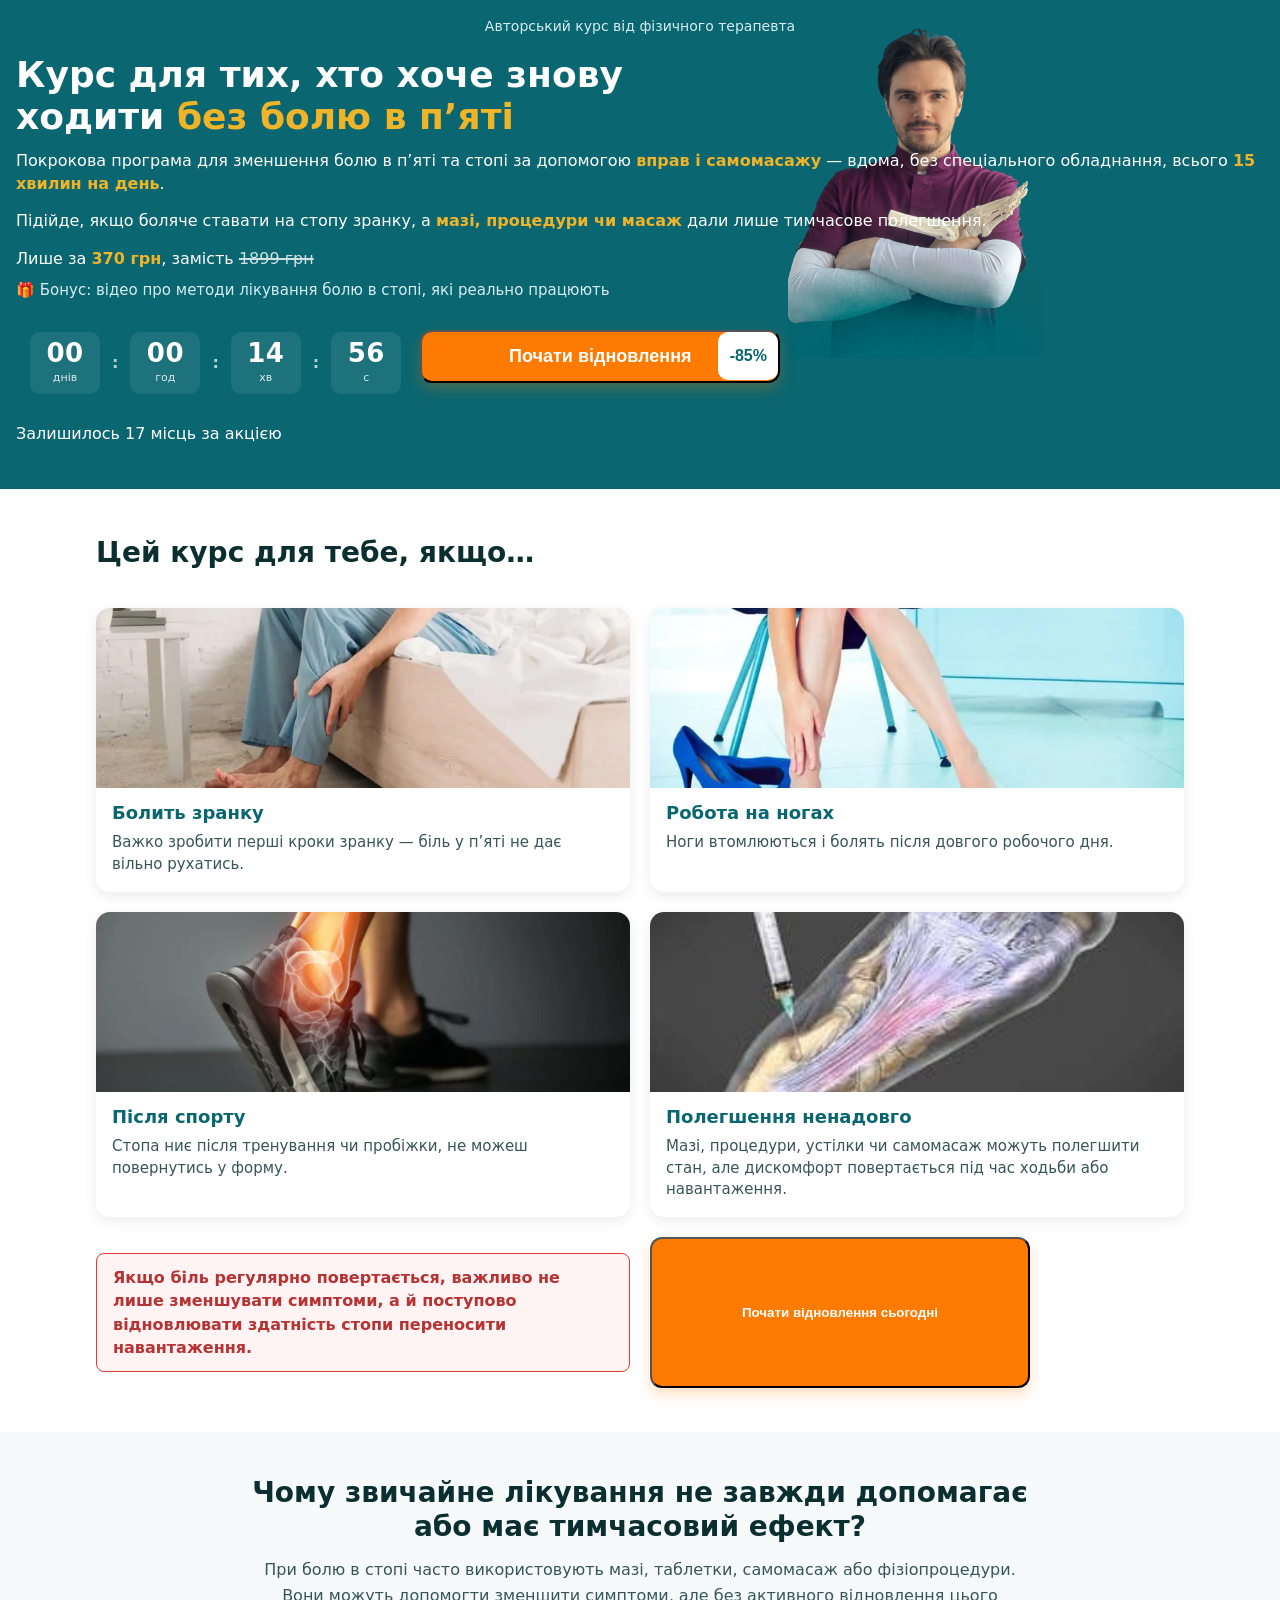
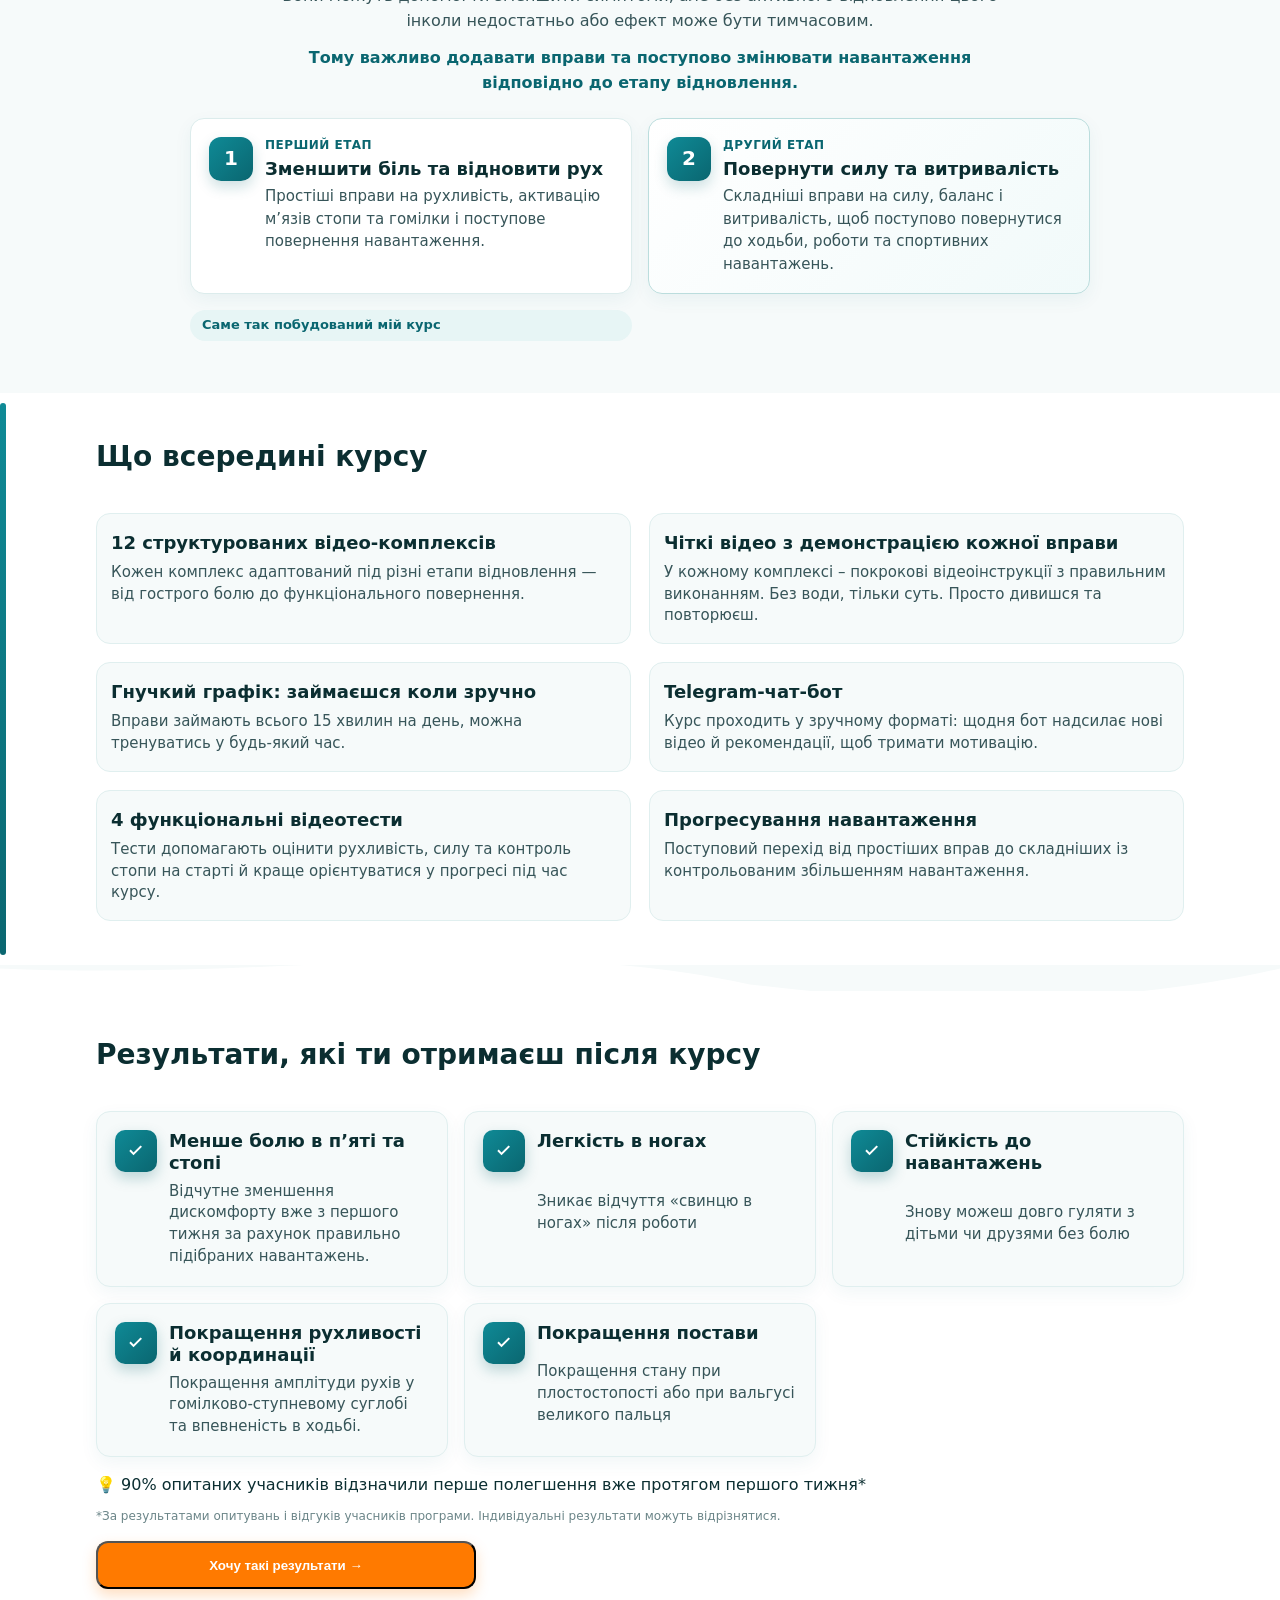
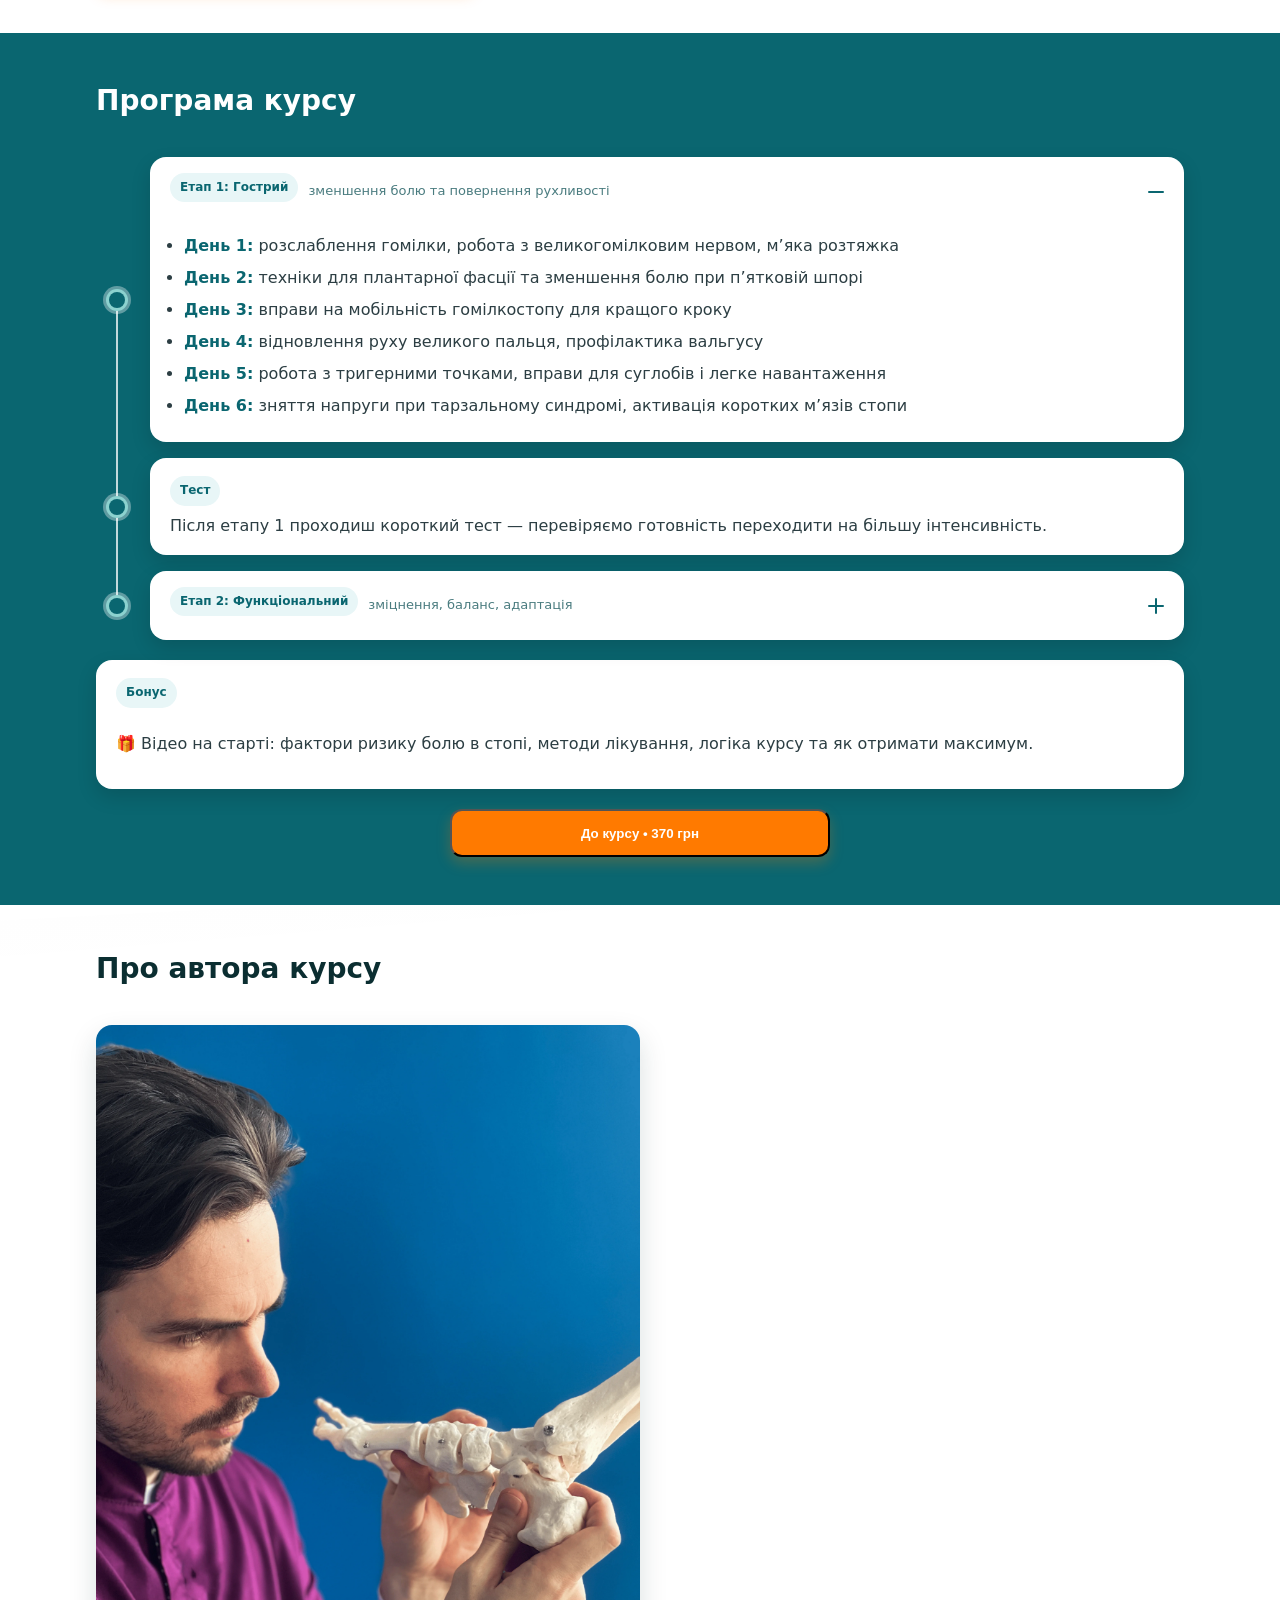
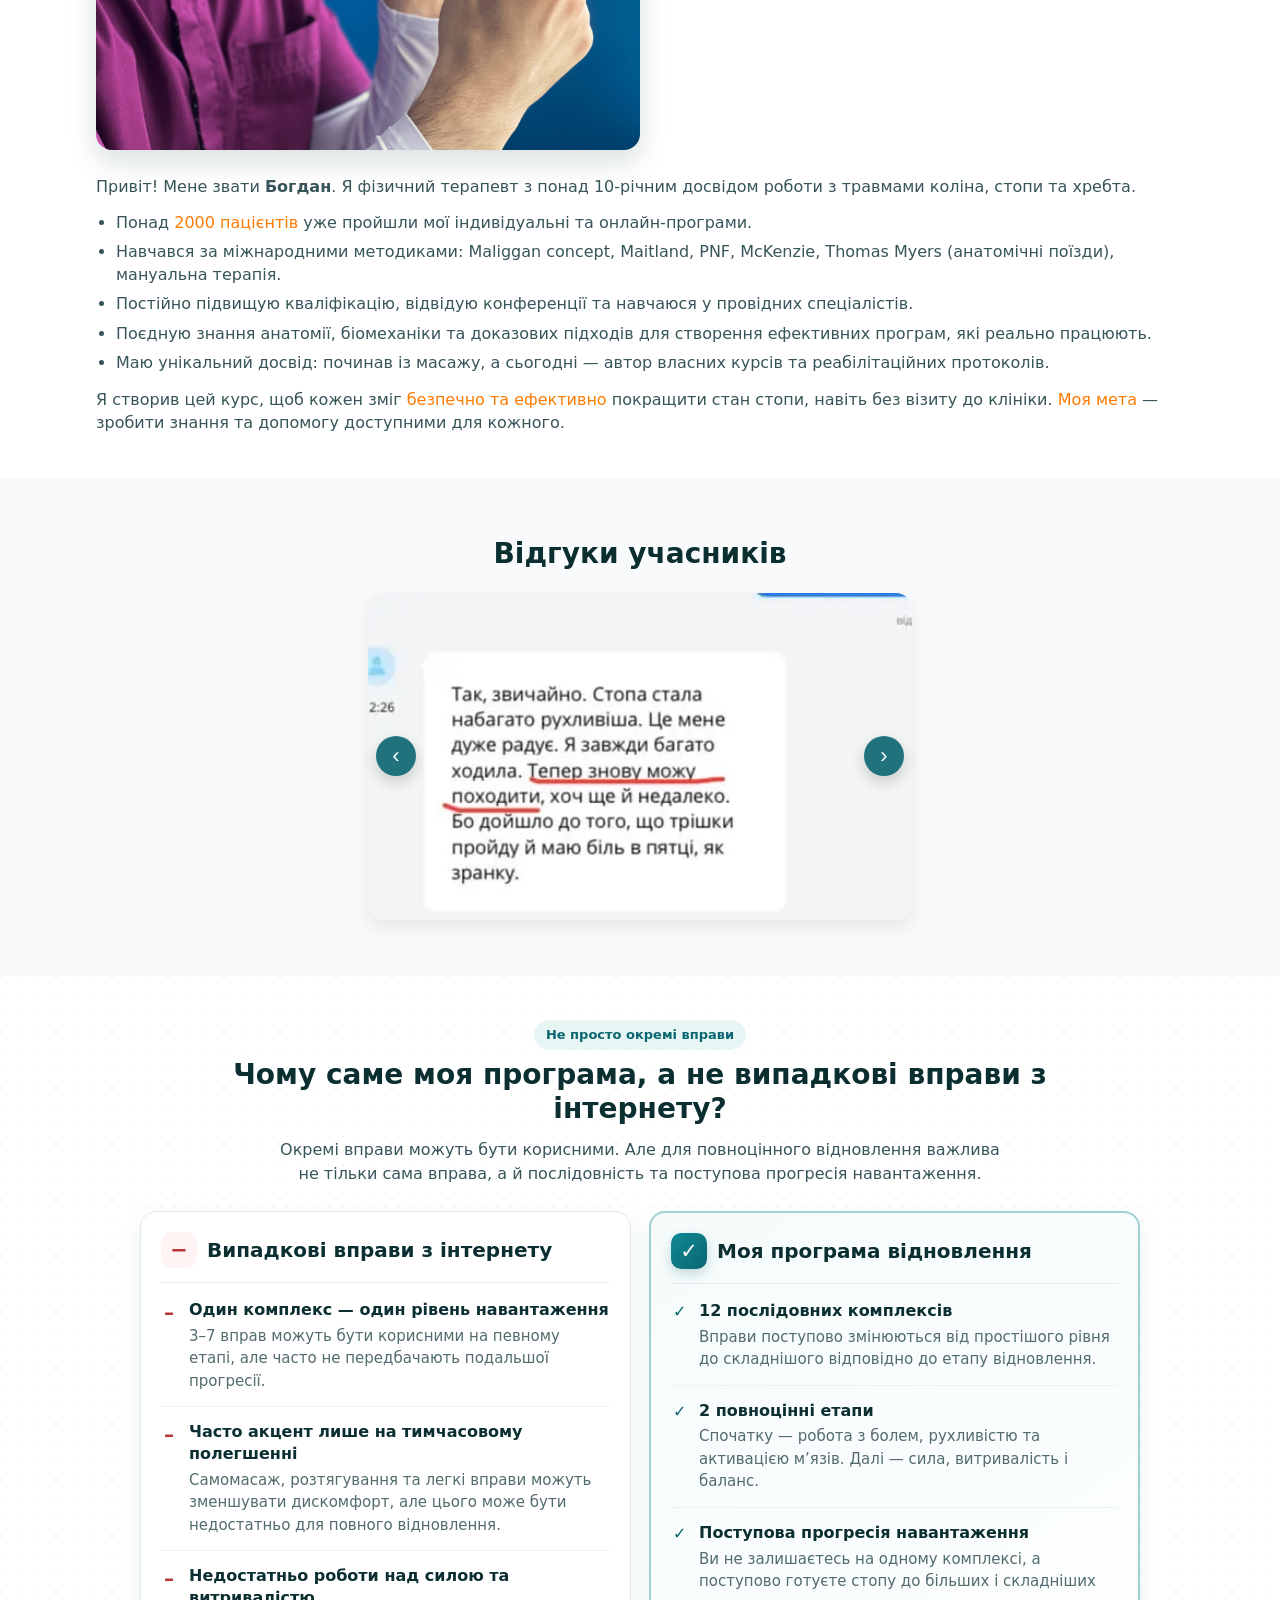
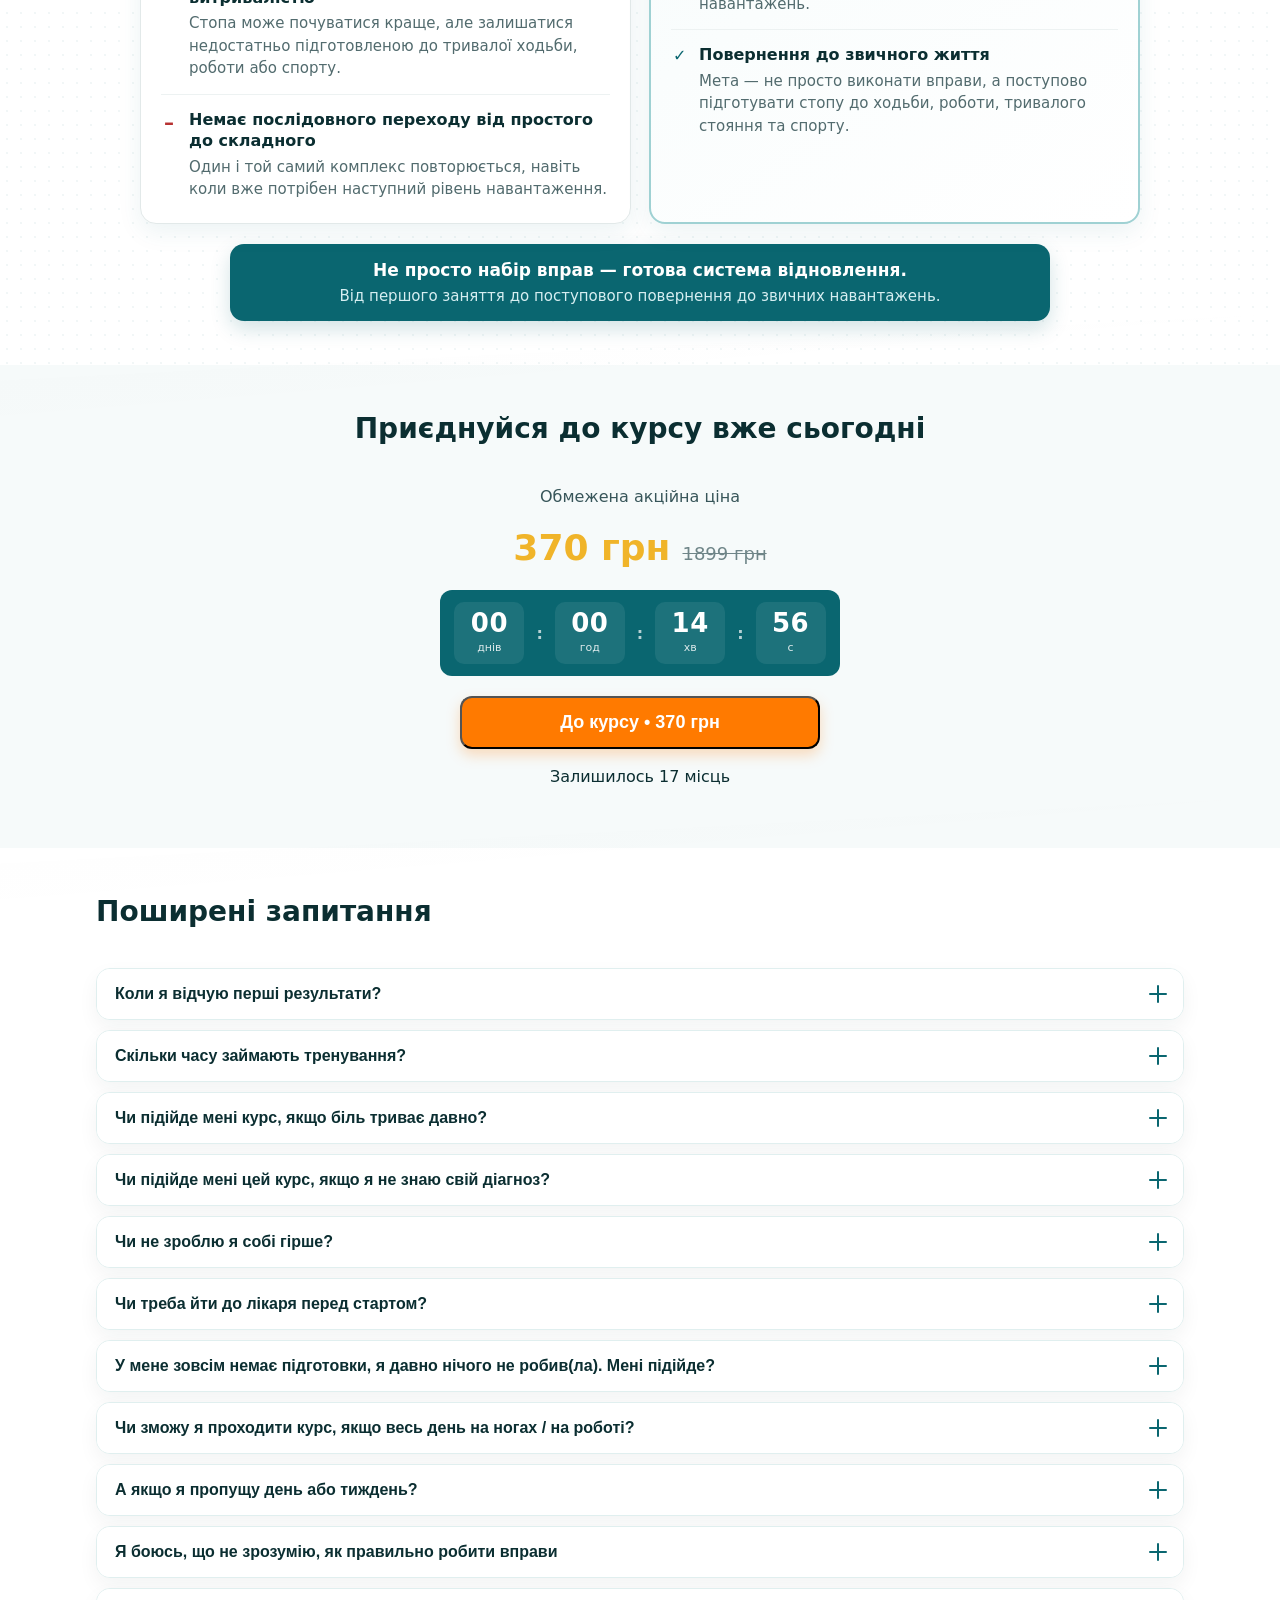
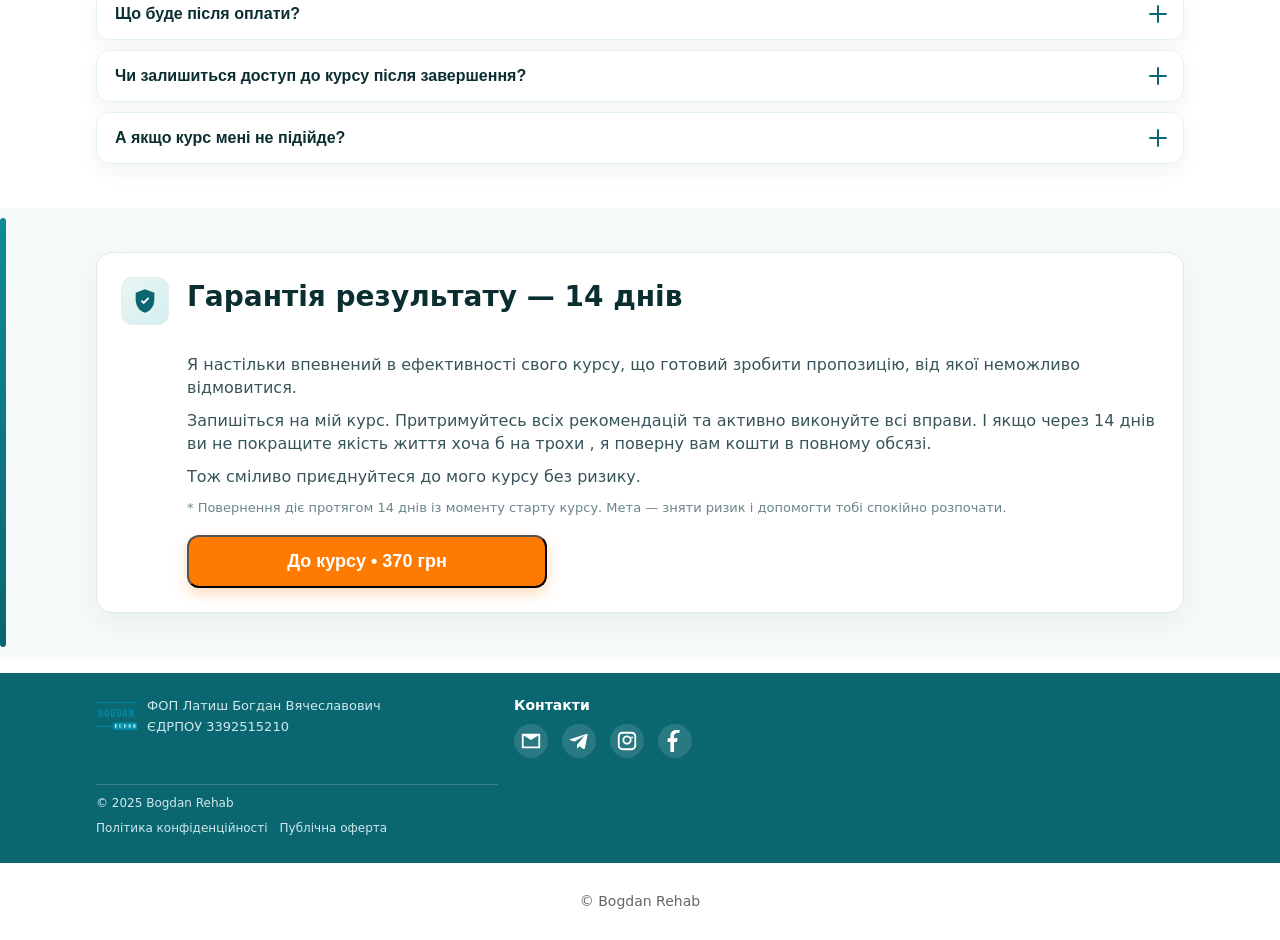
==== docs/foot/index.html @ b124d544 "Create isolated Rfoot course site for rfoot.pro" ====
<!doctype html>
<html lang="uk">
<head>
  <meta charset="utf-8" />
  <meta name="viewport" content="width=device-width, initial-scale=1" />
  <title>Позбудься болю в стопі — всього 15 хв на день</title>
  <link rel="stylesheet" href="../shared/css/base.css">
  <link rel="stylesheet" href="./foot.css">
  <link rel="preconnect" href="https://bayer-1078313683185.europe-west1.run.app" crossorigin>
  <script>
    window.APP_CONFIG = {
      landing_id: "rfoot",
      payments_enabled: false,
      pixel_key: "pixel_rfoot"
    };

    // Робимо landing_id та server pixel route доступними GTM ще до завантаження контейнера.
    window.dataLayer = window.dataLayer || [];
    window.dataLayer.push({
      landing_id: window.APP_CONFIG.landing_id,
      pixel_key: window.APP_CONFIG.pixel_key
    });
  </script>
  <!-- Google Tag Manager -->
<script>(function(w,d,s,l,i){w[l]=w[l]||[];w[l].push({'gtm.start':
new Date().getTime(),event:'gtm.js'});var f=d.getElementsByTagName(s)[0],
j=d.createElement(s),dl=l!='dataLayer'?'&l='+l:'';j.async=true;j.src=
'https://www.googletagmanager.com/gtm.js?id='+i+dl;f.parentNode.insertBefore(j,f);
})(window,document,'script','dataLayer','GTM-WLRCGQ6M');</script>
<!-- End Google Tag Manager -->

<script>
(function () {
  function getParam(name) {
    return new URLSearchParams(window.location.search).get(name);
  }

  function getCookie(name) {
    const match = document.cookie.match(new RegExp("(^|;\\s*)" + name + "=([^;]+)"));
    return match ? decodeURIComponent(match[2]) : null;
  }

  function uuidv4() {
    if (window.crypto && crypto.randomUUID) return crypto.randomUUID();
    return "xxxxxxxx-xxxx-4xxx-yxxx-xxxxxxxxxxxx".replace(/[xy]/g, function (c) {
      const r = Math.random() * 16 | 0;
      const v = c === "x" ? r : (r & 0x3 | 0x8);
      return v.toString(16);
    });
  }

  function getLS(key) {
    try {
      return localStorage.getItem(key);
    } catch (e) {
      return null;
    }
  }

  function setLS(key, value) {
    try {
      localStorage.setItem(key, value);
    } catch (e) {}
  }

  function saveIfExists(key, value) {
    if (value !== null && value !== undefined && value !== "") {
      setLS(key, value);
    }
  }

  function ensureExternalId() {
    let id = getLS("meta_external_id");
    if (!id) {
      id = uuidv4();
      setLS("meta_external_id", id);
    }
    return id;
  }

  function updateStoredMetaCookies() {
    const currentFbp = getCookie("_fbp");
    const currentFbc = getCookie("_fbc");

    if (currentFbp && currentFbp !== getLS("meta_fbp")) {
      setLS("meta_fbp", currentFbp);
    }

    // Передаємо справжній _fbc без змін. Його creationTime уже в мілісекундах.
    if (currentFbc && currentFbc !== getLS("meta_fbc")) {
      setLS("meta_fbc", currentFbc);
    }
  }

  function waitForMetaCookies(retries, delay) {
    updateStoredMetaCookies();

    const hasFbp = !!getLS("meta_fbp");
    const hasFbcOrNoClick = !!getLS("meta_fbc") || !getParam("fbclid");
    if (hasFbp && hasFbcOrNoClick) return;

    if (retries > 0) {
      setTimeout(function () {
        waitForMetaCookies(retries - 1, delay);
      }, delay);
    }
  }

  const utm = {
    utm_source: getParam("utm_source"),
    utm_medium: getParam("utm_medium"),
    utm_campaign: getParam("utm_campaign"),
    utm_adset: getParam("utm_adset"),
    utm_content: getParam("utm_content"),
    utm_term: getParam("utm_term")
  };

  const fbclid = getParam("fbclid");
  // ВАЖЛИВО: Meta fbc creationTime працює в мілісекундах. Не ділити Date.now() на 1000.
  const nowTs = String(Date.now());

  ensureExternalId();

  updateStoredMetaCookies();
  waitForMetaCookies(15, 300);

  const hasAttributionInUrl =
    Object.values(utm).some(Boolean) || !!fbclid;

  // FIRST TOUCH
  if (!getLS("meta_first_seen_at") && hasAttributionInUrl) {
    setLS("meta_first_seen_at", nowTs);

    saveIfExists("meta_first_utm_source", utm.utm_source);
    saveIfExists("meta_first_utm_medium", utm.utm_medium);
    saveIfExists("meta_first_utm_campaign", utm.utm_campaign);
    saveIfExists("meta_first_utm_adset", utm.utm_adset);
    saveIfExists("meta_first_utm_content", utm.utm_content);
    saveIfExists("meta_first_utm_term", utm.utm_term);
    saveIfExists("meta_first_fbclid", fbclid);
  }

  // Якщо first_seen_at ще нема взагалі — створи базовий timestamp
  if (!getLS("meta_first_seen_at")) {
    setLS("meta_first_seen_at", nowTs);
  }

  // Окремо зберігаємо точний час отримання fbclid.
  // Саме цей timestamp використовується як creationTime для fbc.
  if (fbclid) {
    if (!getLS("meta_first_fbclid")) {
      setLS("meta_first_fbclid", fbclid);
      setLS("meta_first_fbclid_seen_at", nowTs);
    }

    setLS("meta_last_fbclid", fbclid);
    setLS("meta_last_fbclid_seen_at", nowTs);
  }

  // LAST TOUCH
  if (hasAttributionInUrl) {
    setLS("meta_last_seen_at", nowTs);

    saveIfExists("meta_last_utm_source", utm.utm_source);
    saveIfExists("meta_last_utm_medium", utm.utm_medium);
    saveIfExists("meta_last_utm_campaign", utm.utm_campaign);
    saveIfExists("meta_last_utm_adset", utm.utm_adset);
    saveIfExists("meta_last_utm_content", utm.utm_content);
    saveIfExists("meta_last_utm_term", utm.utm_term);
    saveIfExists("meta_last_fbclid", fbclid);
  }

  console.log("ATTR INIT", {
    external_id: getLS("meta_external_id"),
    fbp: getLS("meta_fbp"),
    fbc: getLS("meta_fbc"),
    first: {
      seen_at: getLS("meta_first_seen_at"),
      fbclid: getLS("meta_first_fbclid"),
      utm_source: getLS("meta_first_utm_source"),
      utm_medium: getLS("meta_first_utm_medium"),
      utm_campaign: getLS("meta_first_utm_campaign"),
      utm_adset: getLS("meta_first_utm_adset"),
      utm_content: getLS("meta_first_utm_content"),
      utm_term: getLS("meta_first_utm_term")
    },
    last: {
      seen_at: getLS("meta_last_seen_at"),
      fbclid: getLS("meta_last_fbclid"),
      utm_source: getLS("meta_last_utm_source"),
      utm_medium: getLS("meta_last_utm_medium"),
      utm_campaign: getLS("meta_last_utm_campaign"),
      utm_adset: getLS("meta_last_utm_adset"),
      utm_content: getLS("meta_last_utm_content"),
      utm_term: getLS("meta_last_utm_term")
    }
  });
})();
</script>

<script>
document.addEventListener("DOMContentLoaded", function () {
  const API_URL = "https://bayer-1078313683185.europe-west1.run.app";
  const buttons = document.querySelectorAll(".pay-btn");
  const PAGE_LOADED_AT_MS = Date.now();

  if (!buttons.length) return;

  function uuidv4() {
    if (window.crypto && crypto.randomUUID) return crypto.randomUUID();
    return "xxxxxxxx-xxxx-4xxx-yxxx-xxxxxxxxxxxx".replace(/[xy]/g, function (c) {
      const r = Math.random() * 16 | 0;
      const v = c === "x" ? r : (r & 0x3 | 0x8);
      return v.toString(16);
    });
  }

  function getLS(key) {
    try {
      return localStorage.getItem(key);
    } catch (e) {
      return null;
    }
  }

  function getNavigationMetrics() {
    const nav = performance.getEntriesByType?.("navigation")?.[0];
    if (!nav) return null;

    return {
      dom_content_loaded_ms: Math.round(nav.domContentLoadedEventEnd),
      load_event_ms: Math.round(nav.loadEventEnd),
      response_end_ms: Math.round(nav.responseEnd)
    };
  }

  function buildAttributionPayload() {
    return {
      external_id: getLS("meta_external_id"),
      fbp: getLS("meta_fbp"),
      fbc: getLS("meta_fbc"),
      fbclid: getLS("meta_last_fbclid") || getLS("meta_first_fbclid") || null,
      fbclid_seen_at: Number(
        getLS("meta_last_fbclid_seen_at") ||
        getLS("meta_first_fbclid_seen_at")
      ) || null,
      utm_source: getLS("meta_last_utm_source") || getLS("meta_first_utm_source") || null,
      utm_medium: getLS("meta_last_utm_medium") || getLS("meta_first_utm_medium") || null,
      utm_campaign: getLS("meta_last_utm_campaign") || getLS("meta_first_utm_campaign") || null,
      utm_adset: getLS("meta_last_utm_adset") || getLS("meta_first_utm_adset") || null,
      utm_content: getLS("meta_last_utm_content") || getLS("meta_first_utm_content") || null,
      utm_term: getLS("meta_last_utm_term") || getLS("meta_first_utm_term") || null,
      first_seen_at: Number(getLS("meta_first_seen_at")) || null,
      last_seen_at: Number(getLS("meta_last_seen_at")) || null
    };
  }

  function trackDiagnostic(eventName, details) {
    const payload = {
      event_name: eventName,
      session_id: getLS("meta_external_id"),
      landing_id: window.APP_CONFIG?.landing_id || null,
      pixel_key: window.APP_CONFIG?.pixel_key || null,
      page_url: window.location.origin + window.location.pathname,
      client_event_time_ms: Date.now(),
      attribution: buildAttributionPayload(),
      details: details || {}
    };

    try {
      const blob = new Blob([JSON.stringify(payload)], { type: "application/json" });
      if (navigator.sendBeacon) {
        navigator.sendBeacon(API_URL + "/track", blob);
        return;
      }
    } catch (error) {
      console.warn("sendBeacon unavailable:", error);
    }

    fetch(API_URL + "/track", {
      method: "POST",
      headers: { "Content-Type": "application/json" },
      body: JSON.stringify(payload),
      keepalive: true
    }).catch(function () {});
  }

  let warmupStarted = false;

  function warmPaymentService(reason) {
    if (warmupStarted) return;
    warmupStarted = true;

    const startedAt = performance.now();

    fetch(API_URL + "/health", {
      method: "GET",
      cache: "no-store",
      mode: "cors"
    })
      .then(function (response) {
        console.log("payment service warm-up:", reason, Math.round(performance.now() - startedAt), "ms", response.status);
      })
      .catch(function (error) {
        console.warn("payment service warm-up failed:", error);
        warmupStarted = false;
      });
  }

  window.setTimeout(function () {
    warmPaymentService("page-load");
  }, 800);

  buttons.forEach(function (button) {
    ["pointerenter", "touchstart", "focus"].forEach(function (eventName) {
      button.addEventListener(eventName, function () {
        warmPaymentService(eventName);
      }, { once: true, passive: true });
    });
  });

  function pushBrowserCheckoutEvent(checkoutEventId, orderReference, value, currency) {
    window.dataLayer = window.dataLayer || [];
    window.dataLayer.push({
      event: "meta_initiate_checkout",
      checkout: {
        event_id: checkoutEventId,
        order_ref: orderReference,
        value: Number(value) || 0,
        currency: currency || "UAH"
      }
    });
  }

  buttons.forEach(function (btn) {
    btn.addEventListener("click", async function (e) {
      e.preventDefault();
      if (!window.APP_CONFIG.payments_enabled) {
        alert("Оплата ще налаштовується. Спробуйте пізніше.");
        return;
      }

      const originalText = btn.textContent;
      const purchaseEventId = uuidv4();
      const checkoutEventId = uuidv4();
      const clickedAtMs = Date.now();
      const productId = btn.dataset.productId;

      trackDiagnostic("payment_button_clicked", {
        product_id: productId,
        checkout_event_id: checkoutEventId,
        purchase_event_id: purchaseEventId,
        page_loaded_at_ms: PAGE_LOADED_AT_MS,
        time_on_page_before_click_ms: clickedAtMs - PAGE_LOADED_AT_MS,
        navigation: getNavigationMetrics()
      });

      const payload = {
        event_id: purchaseEventId,
        purchase_event_id: purchaseEventId,
        checkout_event_id: checkoutEventId,
        landing_id: window.APP_CONFIG?.landing_id || null,
        pixel_key: window.APP_CONFIG?.pixel_key || null,
        product_id: productId,
        event_source_url: window.location.href,
        client_clicked_at_ms: clickedAtMs,
        page_loaded_at_ms: PAGE_LOADED_AT_MS,
        navigation: getNavigationMetrics(),
        attribution: buildAttributionPayload()
      };

      console.log("PAYLOAD TO API:", payload);

      try {
        btn.textContent = "Формуємо платіж...";
        btn.disabled = true;
        btn.classList.add("is-loading");
        btn.style.pointerEvents = "none";

        const startedAt = performance.now();

        const res = await fetch(API_URL, {
          method: "POST",
          headers: {
            "Content-Type": "application/json"
          },
          body: JSON.stringify(payload)
        });

        const createOrderMs = Math.round(performance.now() - startedAt);
        console.log("create-order ms:", createOrderMs);
        console.log("response status:", res.status);

        const data = await res.json();
        console.log("response data:", data);

        if (!res.ok || !data.ok || !data.payment) {
          throw new Error(data.error || "Не вдалося створити оплату");
        }

        trackDiagnostic("payment_order_created", {
          product_id: productId,
          order_reference: data.orderReference,
          checkout_event_id: checkoutEventId,
          purchase_event_id: purchaseEventId,
          create_order_client_ms: createOrderMs,
          server_timings: data.diagnostics || null,
          meta_checkout_sent: data.meta_checkout?.ok === true
        });

        // Старий GTM очікує custom event meta_initiate_checkout.
        // Той самий checkout_event_id передається і в браузерний Pixel, і в CAPI для дедуплікації.
        pushBrowserCheckoutEvent(
          checkoutEventId,
          data.orderReference,
          data.value,
          data.currency
        );

        // Server-side InitiateCheckout через CAPI.
        fetch(API_URL + "/checkout", {
          method: "POST",
          headers: {
            "Content-Type": "application/json"
          },
          body: JSON.stringify({
            order_reference: data.orderReference
          }),
          keepalive: true
        })
          .then(async function (response) {
            const result = await response.json();

            console.log("Meta InitiateCheckout CAPI:", {
              status: response.status,
              result: result
            });

            return result;
          })
          .catch(function (error) {
            console.error("Meta InitiateCheckout CAPI error:", error);

            return {
              ok: false,
              error: String(error)
            };
          });

        const payment = data.payment;
        const form = document.createElement("form");
        form.method = "POST";
        form.action = "https://secure.wayforpay.com/pay";

        Object.keys(payment).forEach(function (key) {
          const value = payment[key];

          if (Array.isArray(value)) {
            value.forEach(function (item) {
              const input = document.createElement("input");
              input.type = "hidden";
              input.name = key + "[]";
              input.value = item;
              form.appendChild(input);
            });
          } else {
            const input = document.createElement("input");
            input.type = "hidden";
            input.name = key;
            input.value = value;
            form.appendChild(input);
          }
        });

        document.body.appendChild(form);

        trackDiagnostic("payment_form_submitted", {
          product_id: productId,
          order_reference: data.orderReference,
          checkout_event_id: checkoutEventId,
          purchase_event_id: purchaseEventId,
          total_client_ms_from_click: Date.now() - clickedAtMs
        });

        // A short delay gives the diagnostic beacon and dataLayer event time to leave the page.
        window.setTimeout(function () {
          trackDiagnostic("payment_redirect_started", {
            product_id: productId,
            order_reference: data.orderReference,
            checkout_event_id: checkoutEventId,
            purchase_event_id: purchaseEventId,
            total_client_ms_from_click: Date.now() - clickedAtMs
          });
          form.submit();
        }, 100);

      } catch (error) {
        console.error("Помилка create-order/payment:", error);

        trackDiagnostic("payment_error", {
          product_id: productId,
          checkout_event_id: checkoutEventId,
          purchase_event_id: purchaseEventId,
          message: String(error?.message || error)
        });

        btn.textContent = originalText;
        btn.disabled = false;
        btn.classList.remove("is-loading");
        btn.style.pointerEvents = "";
        alert("Не вдалося створити оплату. Спробуйте ще раз.");
      }
    });
  });
});
</script>
</head>
<body data-landing="foot">
  <!-- Google Tag Manager (noscript) -->
<noscript><iframe src="https://www.googletagmanager.com/ns.html?id=GTM-WLRCGQ6M"
height="0" width="0" style="display:none;visibility:hidden"></iframe></noscript>
<!-- End Google Tag Manager (noscript) -->
<header class="site-header">
  <button class="burger" aria-label="Відкрити меню"><span></span><span></span><span></span></button>
  <a class="logo" href="#"><img src="../shared/img/logo.png" alt="Bogdan Rehab" /></a>
</header>
<main>
<section class="hero">
  <p class="hero__subtitle">Авторський курс від фізичного терапевта</p>

  <div class="hero__grid">
    <div class="hero__content">
      <h1 class="hero__title">
        Курс для тих, хто хоче знову ходити
        <span class="accent"> без болю в п’яті</span>
      </h1>
    </div>

    <div class="hero__media">
    </div>
  </div>

  <p class="hero__text">
    Покрокова програма для зменшення болю в п’яті та стопі за допомогою 
    <span class="accent">вправ і самомасажу</span> — вдома, без спеціального обладнання, 
    всього <span class="accent">15 хвилин на день</span>.
  </p>

  <p class="hero__text">
    Підійде, якщо боляче ставати на стопу зранку, а 
    <span class="accent">мазі, процедури чи масаж</span> дали лише тимчасове полегшення.
  </p>

  <p class="hero__price">
    Лише за <span class="price-now">370 грн</span>, замість 
    <span class="price-old">1899 грн</span>
  </p>

  <p class="hero__bonus">
    🎁 Бонус: відео про методи лікування болю в стопі, які реально працюють
  </p>

  <!-- COUNTDOWN -->
  <div class="bs-countdown"
    data-mode="duration"
    data-key="foot-2h"
    data-duration-ms="900000">
    
    <div class="bs-countdown__item">
      <span class="bs-countdown__num" data-part="days">00</span>
      <span class="bs-countdown__label">днів</span>
    </div>

    <div class="bs-countdown__sep">:</div>

    <div class="bs-countdown__item">
      <span class="bs-countdown__num" data-part="hours">00</span>
      <span class="bs-countdown__label">год</span>
    </div>

    <div class="bs-countdown__sep">:</div>

    <div class="bs-countdown__item">
      <span class="bs-countdown__num" data-part="minutes">00</span>
      <span class="bs-countdown__label">хв</span>
    </div>

    <div class="bs-countdown__sep">:</div>

    <div class="bs-countdown__item">
      <span class="bs-countdown__num" data-part="seconds">00</span>
      <span class="bs-countdown__label">с</span>
    </div>
  </div>

  <button id="main-cta" class="btn btn--primary pay-btn" data-product-id="rfoot_370" type="button">
    <span>Почати відновлення</span>
    <span class="btn-fixed__discount">-85%</span>
  </button>

  <p class="spots">
    Залишилось <span data-spots></span> місць за акцією
  </p>
</section>
  <section class="bs-forwho section">
    <div class="container">
      <h2 class="section__title">Цей курс для тебе, якщо…</h2>
      <div class="forwho__grid">

        <div class="forwho__card">
          <img src="./img/forwho-morning.webp" alt="Біль зранку" class="forwho__img">
          <h3 class="forwho__title">Болить зранку</h3>
          <p class="forwho__text">Важко зробити перші кроки зранку — біль у п’яті не дає вільно рухатись.</p>
        </div>

        <div class="forwho__card">
          <img src="./img/forwho-work.webp" alt="Довга робота на ногах" class="forwho__img">
          <h3 class="forwho__title">Робота на ногах</h3>
          <p class="forwho__text">Ноги втомлюються і болять після довгого робочого дня.</p>
        </div>

        <div class="forwho__card">
          <img src="./img/forwho-sport.webp" alt="Для спортсменів" class="forwho__img">
          <h3 class="forwho__title">Після спорту</h3>
          <p class="forwho__text">Стопа ниє після тренування чи пробіжки, не можеш повернутись у форму.</p>
        </div>

        <div class="forwho__card">
          <img src="./img/forwho-meds.webp" alt="Не допомогли ліки" class="forwho__img">
          <h3 class="forwho__title">Полегшення ненадовго</h3>
          <p class="forwho__text">Мазі, процедури, устілки чи самомасаж можуть полегшити стан, але дискомфорт повертається під час ходьби або навантаження.</p>
        </div>
        <p class="forwho__alert">Якщо біль регулярно повертається, важливо не лише зменшувати симптоми, а й поступово відновлювати здатність стопи переносити навантаження.</p>
        <button class="btn btn--primary pay-btn" data-product-id="rfoot_370" type="button">Почати відновлення сьогодні</button>

      </div>
    </div>
  </section>

<section class="foot-treatment section" id="why-treatment">
  <div class="container">

    <div class="foot-treatment__head">

      <h2 class="foot-treatment__title">
        Чому звичайне лікування не завжди допомагає або має тимчасовий ефект?
      </h2>

      <p class="foot-treatment__text">
        При болю в стопі часто використовують мазі, таблетки, самомасаж або фізіопроцедури.
        Вони можуть допомогти зменшити симптоми, але без активного відновлення цього інколи
        недостатньо або ефект може бути тимчасовим.
      </p>

      <p class="foot-treatment__accent">
        Тому важливо додавати вправи та поступово змінювати навантаження відповідно до етапу відновлення.
      </p>
    </div>

    <div class="foot-treatment__stages">

      <article class="foot-treatment__stage">
        <span class="foot-treatment__number">1</span>

        <div>
          <span class="foot-treatment__label">Перший етап</span>

          <h3 class="foot-treatment__stage-title">
            Зменшити біль та відновити рух
          </h3>

          <p>
            Простіші вправи на рухливість, активацію м’язів стопи та гомілки
            і поступове повернення навантаження.
          </p>
        </div>
      </article>

      <article class="foot-treatment__stage foot-treatment__stage--accent">
        <span class="foot-treatment__number">2</span>

        <div>
          <span class="foot-treatment__label">Другий етап</span>

          <h3 class="foot-treatment__stage-title">
            Повернути силу та витривалість
          </h3>

          <p>
            Складніші вправи на силу, баланс і витривалість, щоб поступово
            повернутися до ходьби, роботи та спортивних навантажень.
          </p>
        </div>
      </article>

      <span class="foot-treatment__kicker">
        Саме так побудований мій курс
      </span>
    </div>

  </div>
</section>

  <section class="bs-inside section section--pattern section--accent-edge">
    <div class="container">
      <h2 class="bs-inside__title">Що всередині курсу</h2>

      <ul class="bs-inside__list">
        <li class="bs-inside__item">
          <h3 class="bs-inside__h">12 структурованих відео-комплексів</h3>
          <p class="bs-inside__p">Кожен комплекс адаптований під різні етапи відновлення — від гострого болю до функціонального повернення.</p>
        </li>
        <li class="bs-inside__item">
          <h3 class="bs-inside__h">Чіткі відео з демонстрацією кожної вправи</h3>
          <p class="bs-inside__p">У кожному комплексі – покрокові відеоінструкції з правильним виконанням. Без води, тільки суть. Просто дивишся та повторюєш.</p>
        </li>
        <li class="bs-inside__item">
          <h3 class="bs-inside__h">Гнучкий графік: займаєшся коли зручно</h3>
          <p class="bs-inside__p">Вправи займають всього 15 хвилин на день, можна тренуватись у будь-який час.</p>
        </li>
        <li class="bs-inside__item">
          <h3 class="bs-inside__h">Telegram-чат-бот</h3>
          <p class="bs-inside__p">Курс проходить у зручному форматі: щодня бот надсилає нові відео й рекомендації, щоб тримати мотивацію.</p>
        </li>
        <li class="bs-inside__item">
          <h3 class="bs-inside__h">4 функціональні відеотести</h3>
          <p class="bs-inside__p">Тести допомагають оцінити рухливість, силу та контроль стопи на старті й краще орієнтуватися у прогресі під час курсу.</p>
        </li>
        <li class="bs-inside__item">
          <h3 class="bs-inside__h">Прогресування навантаження</h3>
          <p class="bs-inside__p">Поступовий перехід від простіших вправ до складніших із контрольованим збільшенням навантаження.</p>
        </li>
      </ul>
    </div>
  </section>

  <div class="bs-divider bs-divider--wave" aria-hidden="true"></div>
  <section class="bs-results section section--alt">
    <div class="container">
      <h2 class="bs-results__title">Результати, які ти отримаєш після курсу</h2>

      <ul class="bs-results__grid">
        <li class="bs-result">
          <span class="bs-result__icon" aria-hidden="true">
            <svg viewBox="0 0 24 24" width="24" height="24"><path fill="currentColor" d="M9.5 16.2 5.3 12l1.4-1.4 2.8 2.8 7-7L18 7.8z"/></svg>
          </span>
          <h3 class="bs-result__h">Менше болю в п’яті та стопі</h3>
          <p class="bs-result__p">Відчутне зменшення дискомфорту вже з першого тижня за рахунок правильно підібраних навантажень.</p>
        </li>

        <li class="bs-result">
          <span class="bs-result__icon" aria-hidden="true">
            <svg viewBox="0 0 24 24" width="24" height="24"><path fill="currentColor" d="M9.5 16.2 5.3 12l1.4-1.4 2.8 2.8 7-7L18 7.8z"/></svg>
          </span>
          <h3 class="bs-result__h">Легкість в ногах</h3>
          <p class="bs-result__p">Зникає відчуття «свинцю в ногах» після роботи</p>
        </li>

        <li class="bs-result">
          <span class="bs-result__icon" aria-hidden="true">
            <svg viewBox="0 0 24 24" width="24" height="24"><path fill="currentColor" d="M9.5 16.2 5.3 12l1.4-1.4 2.8 2.8 7-7L18 7.8z"/></svg>
          </span>
          <h3 class="bs-result__h">Стійкість до навантажень</h3>
          <p class="bs-result__p">Знову можеш довго гуляти з дітьми чи друзями без болю</p>
        </li>

        <li class="bs-result">
          <span class="bs-result__icon" aria-hidden="true">
            <svg viewBox="0 0 24 24" width="24" height="24"><path fill="currentColor" d="M9.5 16.2 5.3 12l1.4-1.4 2.8 2.8 7-7L18 7.8z"/></svg>
          </span>
          <h3 class="bs-result__h">Покращення рухливості й координації  </h3>
          <p class="bs-result__p">Покращення амплітуди рухів у гомілково-ступневому суглобі та впевненість в ходьбі.</p>
        </li>

        <li class="bs-result">
          <span class="bs-result__icon" aria-hidden="true">
            <svg viewBox="0 0 24 24" width="24" height="24"><path fill="currentColor" d="M9.5 16.2 5.3 12l1.4-1.4 2.8 2.8 7-7L18 7.8z"/></svg>
          </span>
          <h3 class="bs-result__h">Покращення постави  </h3>
          <p class="bs-result__p">Покращення стану при плостостопості або при вальгусі великого пальця</p>
        </li>

      </ul>
      <p class="results__proof">💡 90% опитаних учасників відзначили перше полегшення вже протягом першого тижня*</p>
      <p class="results__proof-note">*За результатами опитувань і відгуків учасників програми. Індивідуальні результати можуть відрізнятися.</p>
      <button class="btn btn--primary pay-btn" data-product-id="rfoot_370" type="button">Хочу такі результати →</button>
    </div>
  </section>



  <section class="section section--dark">
    <div class="container">
      <h2 class="section__title section__title--light">Програма курсу</h2>

      <div class="timeline">

        <!-- ROW 1: Етап 1 (first) -->
        <div class="timeline__row is-first">
          <div class="timeline__rail" aria-hidden="true"></div>
          <details class="timeline__card is-accordion" open>
            <summary class="timeline__summary">
              <span class="tag tag--stage">Етап 1: Гострий</span>
              <span class="summary__hint">зменшення болю та повернення рухливості</span>
              <span class="toggler" aria-hidden="true"></span>
            </summary>
            <div class="timeline__panel">
              <ul class="days">
                <li><strong>День 1:</strong> розслаблення гомілки, робота з великогомілковим нервом, м’яка розтяжка</li>
                <li><strong>День 2:</strong> техніки для плантарної фасції та зменшення болю при п’ятковій шпорі</li>
                <li><strong>День 3:</strong> вправи на мобільність гомілкостопу для кращого кроку</li>
                <li><strong>День 4:</strong> відновлення руху великого пальця, профілактика вальгусу</li>
                <li><strong>День 5:</strong> робота з тригерними точками, вправи для суглобів і легке навантаження</li>
                <li><strong>День 6:</strong> зняття напруги при тарзальному синдромі, активація коротких м’язів стопи</li>
              </ul>
            </div>
          </details>
        </div>

        <!-- ROW 2: Тест (middle) -->
        <div class="timeline__row">
          <div class="timeline__rail" aria-hidden="true"></div>
          <div class="timeline__card">
            <div class="timeline__body">
              <span class="tag">Тест</span>
              <p class="test__p">Після етапу 1 проходиш короткий тест — перевіряємо готовність переходити на більшу інтенсивність.</p>
            </div>
          </div>
        </div>

        <!-- ROW 3: Етап 2 (last) -->
        <div class="timeline__row is-last">
          <div class="timeline__rail" aria-hidden="true"></div>
          <details class="timeline__card is-accordion">
            <summary class="timeline__summary">
              <span class="tag tag--stage">Етап 2: Функціональний</span>
              <span class="summary__hint">зміцнення, баланс, адаптація</span>
              <span class="toggler" aria-hidden="true"></span>
            </summary>
            <div class="timeline__panel">
              <ul class="days">
                <li><strong>День 1:</strong> силові вправи для стопи та гомілки з акцентом на витривалість</li>
                <li><strong>День 2:</strong> тренування балансу й стабільності для щоденних навантажень</li>
                <li><strong>День 3:</strong> поступова адаптація до більш інтенсивних вправ</li>
                <li><strong>День 4:</strong> вправи на витривалість і контроль рухів у динаміці</li>
                <li><strong>День 5:</strong> поєднання силових і балансувальних комплексів для глибшого ефекту</li>
                <li><strong>День 6:</strong> фінальне закріплення результатів, стабільність і впевненість у русі</li>
              </ul>
            </div>
          </details>
        </div>

      </div><!-- /timeline -->

      <!-- Бонус — після рейки, без крапок -->
      <div class="timeline__card">
        <div class="timeline__body">
          <span class="tag">Бонус</span>
          <p>🎁 Відео на старті: фактори ризику болю в стопі, методи лікування, логіка курсу та як отримати максимум.</p>
        </div>
      </div>

      <!-- CTA у брендовому кольорі -->
      <div class="is-cta">
        <button class="btn btn--primary pay-btn" data-product-id="rfoot_370" type="button">До курсу • 370 грн</button>
      </div>

    </div>
  </section>

  <section class="bs-author section section--alt section--angled-top">
    <div class="container bs-author__grid">
      <div class="bs-author__content">
        <h2 class="bs-author__title">Про автора курсу</h2>
        <div class="bs-author__media">
        <img src="./img/hero.webp" alt="Богдан — фізичний терапевт" class="bs-author__img">
        </div>
        <p class="bs-author__intro">
          Привіт! Мене звати <strong>Богдан</strong>. Я фізичний терапевт з понад 10-річним досвідом роботи з травмами коліна, стопи та хребта.
        </p>
        <ul class="bs-author__list">
          <li>Понад <span class="accent">2000 пацієнтів</span> уже пройшли мої індивідуальні та онлайн-програми.</li>
          <li>Навчався за міжнародними методиками: Maliggan concept, Maitland, PNF, McKenzie, Thomas Myers (анатомічні поїзди), мануальна терапія.</li>
          <li>Постійно підвищую кваліфікацію, відвідую конференції та навчаюся у провідних спеціалістів.</li>
          <li>Поєдную знання анатомії, біомеханіки та доказових підходів для створення ефективних програм, які реально працюють.</li>
          <li>Маю унікальний досвід: починав із масажу, а сьогодні — автор власних курсів та реабілітаційних протоколів.</li>
        </ul>
        <p class="bs-author__outro">
          Я створив цей курс, щоб кожен зміг <span class="accent">безпечно та ефективно</span> покращити стан стопи, навіть без візиту до клініки. <span class="accent">Моя мета</span> — зробити знання та допомогу доступними для кожного.
        </p>
      </div>
    </div>
  </section>
  <section class="reviews section">
    <div class="container">
      <h2 class="section__title">Відгуки учасників</h2>

      <div class="rv-carousel" id="rvCarousel" aria-roledescription="carousel">
        <button class="rv-nav rv-prev" aria-label="Попередній слайд">‹</button>

        <div class="rv-viewport">
          <ul class="rv-track">
            <li class="rv-slide">
              <img src="./img/rev1.webp" alt="Відгук 1" loading="lazy">
            </li>
            <li class="rv-slide">
              <img src="./img/rev2.webp" alt="Відгук 2" loading="lazy">
            </li>
            <li class="rv-slide">
              <img src="./img/rev3.webp" alt="Відгук 3" loading="lazy">
            </li>
            <li class="rv-slide">
              <img src="./img/rev4.webp" alt="Відгук 3" loading="lazy">
            </li>
            <li class="rv-slide">
              <img src="./img/rev5.webp" alt="Відгук 3" loading="lazy">
            </li>
          </ul>
        </div>

        <button class="rv-nav rv-next" aria-label="Наступний слайд">›</button>
      </div>
    </div>
  </section>

<section class="foot-program-compare section" id="why-my-program">
  <div class="container">

    <div class="foot-program-compare__head">
      <span class="foot-program-compare__kicker">
        Не просто окремі вправи
      </span>

      <h2 class="foot-program-compare__title">
        Чому саме моя програма, а не випадкові вправи з інтернету?
      </h2>

      <p class="foot-program-compare__lead">
        Окремі вправи можуть бути корисними. Але для повноцінного відновлення
        важлива не тільки сама вправа, а й послідовність та поступова прогресія навантаження.
      </p>
    </div>


    <div class="foot-program-compare__grid">

      <!-- ЛІВА КАРТКА -->
      <article class="foot-program-card foot-program-card--random">

        <div class="foot-program-card__header">
          <span class="foot-program-card__icon foot-program-card__icon--minus">
            −
          </span>

          <h3>
            Випадкові вправи з інтернету
          </h3>
        </div>

        <ul class="foot-program-card__list">

          <li>
            <strong>Один комплекс — один рівень навантаження</strong>
            <span>
              3–7 вправ можуть бути корисними на певному етапі, але часто
              не передбачають подальшої прогресії.
            </span>
          </li>

          <li>
            <strong>Часто акцент лише на тимчасовому полегшенні</strong>
            <span>
              Самомасаж, розтягування та легкі вправи можуть зменшувати дискомфорт,
              але цього може бути недостатньо для повного відновлення.
            </span>
          </li>

          <li>
            <strong>Недостатньо роботи над силою та витривалістю</strong>
            <span>
              Стопа може почуватися краще, але залишатися недостатньо підготовленою
              до тривалої ходьби, роботи або спорту.
            </span>
          </li>

          <li>
            <strong>Немає послідовного переходу від простого до складного</strong>
            <span>
              Один і той самий комплекс повторюється, навіть коли вже потрібен
              наступний рівень навантаження.
            </span>
          </li>

        </ul>

      </article>


      <!-- ПРАВА КАРТКА -->
      <article class="foot-program-card foot-program-card--course">

        <div class="foot-program-card__header">
          <span class="foot-program-card__icon foot-program-card__icon--plus">
            ✓
          </span>

          <h3>
            Моя програма відновлення
          </h3>
        </div>

        <ul class="foot-program-card__list">

          <li>
            <strong>12 послідовних комплексів</strong>
            <span>
              Вправи поступово змінюються від простішого рівня до складнішого
              відповідно до етапу відновлення.
            </span>
          </li>

          <li>
            <strong>2 повноцінні етапи</strong>
            <span>
              Спочатку — робота з болем, рухливістю та активацією м’язів.
              Далі — сила, витривалість і баланс.
            </span>
          </li>

          <li>
            <strong>Поступова прогресія навантаження</strong>
            <span>
              Ви не залишаєтесь на одному комплексі, а поступово готуєте стопу
              до більших і складніших навантажень.
            </span>
          </li>

          <li>
            <strong>Повернення до звичного життя</strong>
            <span>
              Мета — не просто виконати вправи, а поступово підготувати стопу
              до ходьби, роботи, тривалого стояння та спорту.
            </span>
          </li>

        </ul>

      </article>

    </div>


    <div class="foot-program-compare__bottom">
      <strong>Не просто набір вправ — готова система відновлення.</strong>
      <span>
        Від першого заняття до поступового повернення до звичних навантажень.
      </span>
    </div>

  </div>
</section>

  <section class="bs-pricing section section--tint section--angled-top">
    <div class="container bs-pricing__grid">
      <div class="bs-pricing__content">
        <h2 class="bs-pricing__title">Приєднуйся до курсу вже сьогодні</h2>
        <p class="bs-pricing__subtitle">Обмежена акційна ціна</p>

        <!-- Ціни -->
        <div class="bs-pricing__prices">
          <span class="bs-pricing__now">370 грн</span>
          <span class="bs-pricing__old">1899 грн</span>
        </div>

        <!-- Таймер -->
        <div class="bs-countdown" data-mode="duration" data-key="foot-2h" data-duration-ms="900000" aria-label="До кінця акції залишилось">
          <div class="bs-countdown__item">
          <span class="bs-countdown__num" data-part="days">00</span>
          <span class="bs-countdown__label">днів</span>
          </div>
          <div class="bs-countdown__sep">:</div>
          <div class="bs-countdown__item"><span class="bs-countdown__num" data-part="hours">00</span><span class="bs-countdown__label">год</span></div>
          <div class="bs-countdown__sep">:</div>
          <div class="bs-countdown__item"><span class="bs-countdown__num" data-part="minutes">00</span><span class="bs-countdown__label">хв</span></div>
          <div class="bs-countdown__sep">:</div>
          <div class="bs-countdown__item"><span class="bs-countdown__num" data-part="seconds">00</span><span class="bs-countdown__label">с</span></div>
        </div>

        <!-- Кнопка -->
        <button class="btn btn--primary bs-pricing__cta pay-btn"  data-product-id="rfoot_370" type="button">
          До курсу • 370 грн
        </button>
        <p class="spots spots--price">Залишилось <span data-spots></span> місць</p>
      </div>
    </div>
  </section>
  <section class="bs-faq section section--alt section--angled-top" id="faq">
    <div class="container">
      <h2 class="bs-faq__title">Поширені запитання</h2>

      <div class="bs-faq__list" data-faq>
        <!-- FAQ item -->
        <div class="bs-faq__item">
          <button class="bs-faq__q" type="button" aria-expanded="false" aria-controls="faq-a1" id="faq-q1">
            Коли я відчую перші результати?
            <span class="bs-faq__chev" aria-hidden="true"></span>
          </button>
          <div class="bs-faq__a" id="faq-a1" role="region" aria-labelledby="faq-q1">
            <div class="bs-faq__a-inner">
              Більшість відчувають полегшення вже в перший тиждень завдяки правильному дозуванню навантаження.
            </div>
          </div>
        </div>

        <div class="bs-faq__item">
          <button class="bs-faq__q" type="button" aria-expanded="false" aria-controls="faq-a2" id="faq-q2">
            Скільки часу займають тренування?
            <span class="bs-faq__chev" aria-hidden="true"></span>
          </button>
          <div class="bs-faq__a" id="faq-a2" role="region" aria-labelledby="faq-q2">
            <div class="bs-faq__a-inner">
              У середньому 15 хвилин на день. Можна займатися у будь-який зручний час.
            </div>
          </div>
        </div>

        <div class="bs-faq__item">
          <button class="bs-faq__q" type="button" aria-expanded="false" aria-controls="faq-a3" id="faq-q3">
            Чи підійде мені курс, якщо біль триває давно?
            <span class="bs-faq__chev" aria-hidden="true"></span>
          </button>
          <div class="bs-faq__a" id="faq-a3" role="region" aria-labelledby="faq-q3">
            <div class="bs-faq__a-inner">
              Так. Програма має 2 етапи — від гострого до функціонального, з поступовим прогресуванням.
            </div>
          </div>
        </div>

        <div class="bs-faq__item">
          <button class="bs-faq__q" type="button" aria-expanded="false" aria-controls="faq-a4" id="faq-q4">
            Чи підійде мені цей курс, якщо я не знаю свій діагноз?
            <span class="bs-faq__chev" aria-hidden="true"></span>
          </button>
          <div class="bs-faq__a" id="faq-a4" role="region" aria-labelledby="faq-q4">
            <div class="bs-faq__a-inner">
              У багатьох випадках можна почати з програми, орієнтуючись не лише на назву діагнозу, а й на переносимість навантаження та функцію стопи. Водночас курс не замінює медичну діагностику: якщо причина болю незрозуміла, симптоми нетипові або стан погіршується, варто звернутися до лікаря чи фізичного терапевта.
            </div>
          </div>
        </div>

        <div class="bs-faq__item">
          <button class="bs-faq__q" type="button" aria-expanded="false" aria-controls="faq-a5" id="faq-q5">
            Чи не зроблю я собі гірше?
            <span class="bs-faq__chev" aria-hidden="true"></span>
          </button>
          <div class="bs-faq__a" id="faq-a5" role="region" aria-labelledby="faq-q5">
            <div class="bs-faq__a-inner">
              Програма починається з простішого рівня та передбачає поступове збільшення навантаження. Невелика реакція на нове навантаження можлива, тому важливо орієнтуватися на самопочуття. Якщо вправа викликає різкий біль або виражене й тривале погіршення, навантаження потрібно зменшити та за потреби звернутися за консультацією.
            </div>
          </div>
        </div>

        <div class="bs-faq__item">
          <button class="bs-faq__q" type="button" aria-expanded="false" aria-controls="faq-a6" id="faq-q6">
            Чи треба йти до лікаря перед стартом?
            <span class="bs-faq__chev" aria-hidden="true"></span>
          </button>
          <div class="bs-faq__a" id="faq-a6" role="region" aria-labelledby="faq-q6">
            <div class="bs-faq__a-inner">
              Якщо це знайомий механічний біль без гострої травми та виражених тривожних симптомів, програму можна починати поступово. Але після свіжої травми, при значному набряку, почервонінні, сильному нічному болю, різкому погіршенні стану або якщо ви не впевнені в причині симптомів — спочатку варто звернутися до лікаря.
            </div>
          </div>
        </div>

        <div class="bs-faq__item">
          <button class="bs-faq__q" type="button" aria-expanded="false" aria-controls="faq-a7" id="faq-q7">
            У мене зовсім немає підготовки, я давно нічого не робив(ла). Мені підійде?
            <span class="bs-faq__chev" aria-hidden="true"></span>
          </button>
          <div class="bs-faq__a" id="faq-a7" role="region" aria-labelledby="faq-q7">
            <div class="bs-faq__a-inner">
              Так. Курс розрахований навіть на початківців. Вправи поступово ускладнюються, але починаємо з простого.
            </div>
          </div>
        </div>

        <div class="bs-faq__item">
          <button class="bs-faq__q" type="button" aria-expanded="false" aria-controls="faq-a8" id="faq-q8">
            Чи зможу я проходити курс, якщо весь день на ногах / на роботі?
            <span class="bs-faq__chev" aria-hidden="true"></span>
          </button>
          <div class="bs-faq__a" id="faq-a8" role="region" aria-labelledby="faq-q8">
            <div class="bs-faq__a-inner">
              Так, саме для таких випадків і створений цей курс. Регулярне виконання вправ знімає перенавантаження та допомагає швидше відновлювати стопу після робочого дня.
            </div>
          </div>
        </div>

        <div class="bs-faq__item">
          <button class="bs-faq__q" type="button" aria-expanded="false" aria-controls="faq-a9" id="faq-q9">
            А якщо я пропущу день або тиждень?
            <span class="bs-faq__chev" aria-hidden="true"></span>
          </button>
          <div class="bs-faq__a" id="faq-a9" role="region" aria-labelledby="faq-q9">
            <div class="bs-faq__a-inner">
              Нічого страшного. Просто повертаєшся до виконання, як тільки можеш. Курс побудований так, щоб ти міг іти у своєму темпі, але краще все ж таки притримуватись графіку 😉
            </div>
          </div>
        </div>

        <div class="bs-faq__item">
          <button class="bs-faq__q" type="button" aria-expanded="false" aria-controls="faq-a10" id="faq-q10">
            Я боюсь, що не зрозумію, як правильно робити вправи
            <span class="bs-faq__chev" aria-hidden="true"></span>
          </button>
          <div class="bs-faq__a" id="faq-a10" role="region" aria-labelledby="faq-q10">
            <div class="bs-faq__a-inner">
              Кожен комплекс — це чітке відео з поясненням і демонстрацією. Усе показано крок за кроком, як для себе. Якщо щось буде незрозуміло — завжди можна написати в бот або звернутись за допомогою.
            </div>
          </div>
        </div>

        <div class="bs-faq__item">
          <button class="bs-faq__q" type="button" aria-expanded="false" aria-controls="faq-a11" id="faq-q11">
            Що буде після оплати?
            <span class="bs-faq__chev" aria-hidden="true"></span>
          </button>
          <div class="bs-faq__a" id="faq-a11" role="region" aria-labelledby="faq-q11">
            <div class="bs-faq__a-inner">
              Тебе автоматично перекине у чат-бот. Там буде вступне відео, тести (за бажанням), і далі — нові вправи кожного дня. Все просто.
            </div>
          </div>
        </div>

        <div class="bs-faq__item">
          <button class="bs-faq__q" type="button" aria-expanded="false" aria-controls="faq-a12" id="faq-q12">
            Чи залишиться доступ до курсу після завершення?
            <span class="bs-faq__chev" aria-hidden="true"></span>
          </button>
          <div class="bs-faq__a" id="faq-a12" role="region" aria-labelledby="faq-q12">
            <div class="bs-faq__a-inner">
              Так, ти отримаєш доступ назавжди. Зможеш повертатись до вправ у будь-який момент, коли потрібно.
            </div>
          </div>
        </div>

        <div class="bs-faq__item">
          <button class="bs-faq__q" type="button" aria-expanded="false" aria-controls="faq-a13" id="faq-q13">
            А якщо курс мені не підійде?
            <span class="bs-faq__chev" aria-hidden="true"></span>
          </button>
          <div class="bs-faq__a" id="faq-a13" role="region" aria-labelledby="faq-q13">
            <div class="bs-faq__a-inner">
              У тебе є 14 днів, щоб спробувати. Якщо щось не так — поверну кошти без питань. Я за чесний підхід і твою довіру.
            </div>
          </div>
        </div>
      </div>
    </div>
  </section>
  <section class="bs-trust section section--tint section--accent-edge" id="guarantee">
    <div class="container">
      <div class="bs-trust__card">
        <div class="bs-trust__icon" aria-hidden="true">
          <!-- Shield icon -->
          <svg viewBox="0 0 24 24" width="28" height="28">
            <path fill="currentColor" d="M12 2 4 5v6c0 5.25 3.4 10.05 8 11 4.6-.95 8-5.75 8-11V5l-8-3Z"/>
            <path fill="#fff" d="M10.9 14.7 8.4 12.2l1.1-1.1 1.4 1.4 3.7-3.7 1.1 1.1-4.8 4.8Z"/>
          </svg>
        </div>

        <div class="bs-trust__body">
          <h2 class="bs-trust__title">Гарантія результату — 14 днів</h2>
          <p class="bs-trust__lead">
            Я настільки впевнений в ефективності свого курсу, що готовий зробити пропозицію, від якої неможливо відмовитися.
          </p>
          <p class="bs-trust__lead">
            Запишіться на мій курс. Притримуйтесь всіх рекомендацій та активно виконуйте всі вправи. І якщо через 14 днів ви не покращите якість життя хоча б на трохи , я поверну вам кошти в повному обсязі.
          </p>
          <p class="bs-trust__lead">
            Тож сміливо приєднуйтеся до мого курсу без ризику.
          </p>
          <p class="bs-trust__note">
            * Повернення діє протягом 14 днів із моменту старту курсу. Мета — зняти ризик і допомогти тобі спокійно розпочати.
          </p>

          <button class="btn btn--primary bs-trust__cta pay-btn" data-product-id="rfoot_370" type="button">До курсу • 370 грн</button>
        </div>
      </div>
    </div>
  </section>

</main>
<link rel="stylesheet" href="../shared/css/footer.css"><!-- підключаємо стилі футера -->

<footer class="site-footer">
  <div class="site-footer__grid">
    <!-- Бренд -->
    <div>
      <div class="site-footer__brand">
        <img src="../shared/img/logo.png" alt="Bogdan Rehab" class="site-footer__logo">
        <div>
          <p class="site-footer__desc">ФОП Латиш Богдан Вячеславович</p>
          <p class="site-footer__desc">ЄДРПОУ 3392515210</p>
        </div>
      </div>
    </div>

    <!-- Контакти з іконками -->
    <div class="site-footer__cols">
      <div class="site-footer__col">
        <h3>Контакти</h3>
        <div class="site-footer__socials">
          <a href="bog.rehab@gmail.com" aria-label="Email">
            <svg viewBox="0 0 24 24" width="22" height="22" fill="currentColor">
              <path d="M2 4h20v16H2V4zm10 7L4 6v12h16V6l-8 5z"/>
            </svg>
          </a>
          <a href="https://t.me/bogdanrehab" target="_blank" rel="noopener" aria-label="Telegram">
            <svg viewBox="0 0 24 24" width="22" height="22" fill="currentColor">
              <path d="M9.9 16.2 9.8 20c.4 0 .6-.2.8-.4l2-2 4.1 3c.8.4 1.4.2 1.6-.8l3-14c.3-1.2-.4-1.7-1.2-1.4L2.8 9.8c-1.1.4-1 1-.2 1.3l4.6 1.4L18 6.3 9.9 16.2z"/>
            </svg>
          </a>
          <a href="https://www.instagram.com/bogdan.rehab" target="_blank" rel="noopener" aria-label="Instagram">
            <svg viewBox="0 0 24 24" width="22" height="22" fill="currentColor">
              <path d="M7 2C4.2 2 2 4.2 2 7v10c0 2.8 2.2 5 5 5h10c2.8 0 5-2.2 5-5V7c0-2.8-2.2-5-5-5H7zm0 2h10c1.7 0 3 1.3 3 3v10c0 1.7-1.3 3-3 3H7c-1.7 0-3-1.3-3-3V7c0-1.7 1.3-3 3-3zm5 2a5 5 0 100 10 5 5 0 000-10zm0 2a3 3 0 110 6 3 3 0 010-6zm5.5-.9a1.1 1.1 0 100 2.2 1.1 1.1 0 000-2.2z"/>
            </svg>
          </a>
          <a href="https://www.facebook.com/Bogdan.rehab" target="_blank" rel="noopener" aria-label="Facebook">
            <svg viewBox="0 0 24 24" width="22" height="22" fill="currentColor">
              <path d="M13 3h4V0h-4c-3.3 0-6 2.7-6 6v3H4v4h3v11h4V13h3.1l.9-4H11V6c0-1.1.9-2 2-2z"/>
            </svg>
          </a>
        </div>
      </div>
    </div>

    <!-- Нижня смуга -->
    <div class="site-footer__bottom">
      <span>© 2025 Bogdan Rehab</span>
      <div class="site-footer__legal">
        <a href="/foot/privacy/">Політика конфіденційності</a>
        <a href="/foot/offer/">Публічна оферта</a>
      </div>
    </div>
  </div>
</footer>

<footer class="footer">© Bogdan Rehab</footer>
<div class="bs-toasts" aria-live="polite" aria-atomic="true"></div>
<!-- STICKY CTA (внизу екрана) -->
<button class="bs-sticky-cta pay-btn" data-product-id="rfoot_370" type="button" aria-label="Приєднатись зараз за 370 грн">
  Приєднатись зараз за 370 грн
</button>
<script src="../shared/js/base.js"></script>
<script src="./foot.js"></script>


</body>
</html>
---- docs/shared/css/base.css ----
*{box-sizing:border-box}
html,body{margin:0;padding:0}
body{
  font-family: system-ui, -apple-system, Segoe UI, Roboto, Ubuntu, Cantarell, "Helvetica Neue", Arial, "Noto Sans";
  line-height:1.45; color:#0B2E31; background:#fff;
}
img{max-width:100%;display:block;height:auto}
.nowrap{white-space:nowrap}
.site-header{
  position:sticky; top:0; z-index:40; display:none; align-items:center; justify-content:center;
  height:64px; background:#fff; border-bottom:1px solid #eee;
}
.site-header .logo{display:block; height:36px}
.site-header img{height:36px}
.burger{
  position:absolute; left:16px; top:50%; transform:translateY(-50%);
  width:36px; height:28px; background:none; border:0; padding:0; cursor:pointer;
}
.burger span{display:block; height:3px; margin:5px 0; background:#0B6A73; border-radius:2px}
.btn{
  display:inline-block; text-decoration:none; text-align:center;
  padding:14px 22px; border-radius:10px; font-weight:700;
}
.btn--primary{ background:var(--c-orange); color:var(--c-white); box-shadow:0 6px 14px rgba(255,122,0,.25); }
.btn--primary:active{background:var(--c-orange-dark)}
.container{max-width:var(--container); margin:0 auto; padding:0 16px}
.footer{padding:28px 16px; text-align:center; color:#666; font-size:14px}

/* ===== COUNTDOWN ===== */
.bs-countdown{
  display:inline-flex; align-items:stretch; gap:8px;
  background:#0a6670; color:#fff; padding:10px 12px; border-radius:12px;
  font-feature-settings:"tnum" 1; /* моноцифри */
}
.bs-countdown-knee{
  display:inline-flex; align-items:stretch; gap:8px;
  color:#fff; padding:10px 12px; border-radius:12px;
  font-feature-settings:"tnum" 1; /* моноцифри */
}
.bs-countdown__item{
  display:flex; flex-direction:column; align-items:center; min-width:60px;
  background:rgba(255,255,255,.08); border-radius:10px; padding:6px 8px;
}
.bs-countdown__num{
  font-weight:800; font-size:22px; line-height:1; letter-spacing:.5px;
}
.bs-countdown__label{
  font-size:11px; opacity:.85; margin-top:4px;
}
.bs-countdown__sep{
  display:flex; align-items:center; justify-content:center;
  font-weight:700; opacity:.7; padding:0 2px;
}
@media (min-width:768px){
  .bs-countdown{ gap:10px; padding:12px 14px }
  .bs-countdown__item{ min-width:70px; padding:8px 10px }
  .bs-countdown__num{ font-size:26px }
}

/* ===== STICKY CTA (низ екрана) ===== */
.bs-sticky-cta{
  position:fixed; left:16px; right:16px; bottom:16px;
  z-index:60; display:flex; align-items:center; justify-content:center;
  padding:14px 18px; border-radius:12px;
  background:var(--c-orange,#FF7A00); color:#fff; text-decoration:none; font-weight:800;
  box-shadow:0 10px 24px rgba(0,0,0,.25);
  transform:translateY(calc(100% + 24px)); opacity:0; pointer-events:none;
  transition:transform .28s ease, opacity .28s ease;
  /* повага до safe-area на iOS */
  padding-bottom:calc(14px + env(safe-area-inset-bottom));
}
.bs-sticky-cta.is-visible{
  transform:translateY(0); opacity:1; pointer-events:auto;
}
@media (min-width:768px){
  .bs-sticky-cta{ left:50%; right:auto; transform:translate( -50%, calc(100% + 24px) ); width:clamp(280px,40vw,420px) }
  .bs-sticky-cta.is-visible{ transform:translate(-50%,0) }
}

/* ===== TOASTS (правий верхній кут) ===== */
.bs-toasts{
  position:fixed; top:16px; right:16px; z-index:70;
  display:flex; flex-direction:column; gap:10px;
}
.bs-toast{
  display:flex; align-items:flex-start; gap:10px;
  background:#111; color:#fff; border-radius:12px; padding:12px 14px; max-width:min(70vw, 300px);
  box-shadow:0 12px 30px rgba(0,0,0,.35);
  transform:translateY(-10px); opacity:0; animation:toast-in .25s ease forwards;
}
.bs-toast__avatar{
  width:36px; height:36px; border-radius:50%; background:#2a2a2a; flex:0 0 36px; overflow:hidden;
}
.bs-toast__title{ font-weight:800; margin:0 0 2px; font-size:14px }
.bs-toast__text{ margin:0; font-size:13px; opacity:.9 }
.bs-toast__time{ margin-left:auto; font-size:12px; opacity:.7; padding-left:8px }
@keyframes toast-in{ to{ transform:none; opacity:1 } }
@keyframes toast-out{ to{ transform:translateY(-10px); opacity:0 } }

/* ===== SECTIONS: варіації оформлення ===== */
.section{ padding:40px 0; position:relative; }
@media (min-width:768px){ .section{ padding:36px 0 } }
@media (min-width:1024px){ .section{ padding:44px 0 } }

/* Легкий бірюзовий тинт */
.section--tint{ background:#F6FAFA; }

/* Альтернативний фон: білий + тінь карток виразніша */
.section--alt{ background:#fff; }

/* Крапковий патерн (дуже делікатний) */
.section--pattern{
  background:
    radial-gradient(rgba(10,102,112,0.06) 1px, transparent 1px) 0 0/14px 14px,
    #fff;
}

/* Діагональний зріз вгорі або внизу */
.section--angled-top::before,
.section--angled-bottom::after{
  content:""; position:absolute; left:0; right:0; height:36px; z-index:1;
  background:linear-gradient( to bottom right, rgba(0,0,0,0.08), rgba(0,0,0,0.0) );
  opacity:.05; pointer-events:none;
}
.section--angled-top::before{ top:-18px; transform:skewY(-3deg); }
.section--angled-bottom::after{ bottom:-18px; transform:skewY(3deg); }

/* Хвиля-перемичка між секціями */
.bs-divider{ position:relative; height:26px; }
.bs-divider--wave{
  --wave: url("data:image/svg+xml,%3Csvg xmlns='http://www.w3.org/2000/svg' width='1200' height='60' viewBox='0 0 1200 60'%3E%3Cpath fill='%23F6FAFA' d='M0 0h1200v21c-119.9 27.5-284.8 41-497 15C475-13 267 33 0 21V0z'/%3E%3C/svg%3E");
  background: var(--wave) center/cover no-repeat;
}

/* Ліва акцентна смуга у секції */
.section--accent-edge::before{
  content:""; position:absolute; left:0; top:10px; bottom:10px; width:6px;
  background:linear-gradient(180deg, #0f8a96, #0A6670); border-radius:6px;
}

/* Уточнення типографіки заголовків секцій */
.section .h2-like,
.section h2{
  margin:0 0 35px;
  font-size:clamp(20px, 4.8vw, 28px);
  font-weight:800; color:#0B2E31;
}
---- docs/foot/foot.css ----
:root{
  --c-bg: #0A6670;
  --c-white: #ffffff;
  --c-text: #D6EEF1;
  --c-accent: #F0B429;
  --c-orange: #FF7A00;
  --c-orange-dark: #E66E00;
  --radius: 14px;
  --container: 1120px;
}

.pay-btn {
  position: relative;
  transition: opacity 0.2s ease, transform 0.2s ease;
}

.pay-btn:disabled,
.pay-btn.is-loading {
  cursor: not-allowed;
  opacity: 0.8;
}

.pay-btn.is-loading::after {
  content: "";
  width: 16px;
  height: 16px;
  margin-left: 10px;
  border: 2px solid currentColor;
  border-right-color: transparent;
  border-radius: 50%;
  display: inline-block;
  vertical-align: middle;
  animation: pay-btn-spin 0.7s linear infinite;
}

@keyframes pay-btn-spin {
  from {
    transform: rotate(0deg);
  }
  to {
    transform: rotate(360deg);
  }
}

/* foot.css — mobile-first hero */
.hero{
    /* max-width: fit-content; */
    background:var(--c-bg);
    color:var(--c-white);
    padding:16px 16px 28px;
    position: relative; }
.hero__grid {
  display: flex;
  align-items: center;   /* по вертикалі рівняємо */
  justify-content: space-between;
}
.hero__media{
    text-align: center;
    display: block;
    position: absolute;
    width: 57%;
    height: 46%;
    top: 2%;
    right: 0%;
    border-radius:var(--radius);
    overflow:hidden;
    margin:8px 0 16px;
    background:linear-gradient(135deg,#0f8a96,#0a6670);
    background-image: url(img/author-hero.webp);
    background-position: center;
    background-size: contain;
    background-repeat: no-repeat;
  }
.hero__media img {
  max-width: 106%; /* контроль розміру фото */
  height: auto;
}
/* На планшеті та вище — робимо 2 колонки */
@media (min-width: 768px) {
  .hero__grid {
    grid-template-columns: 1.2fr 1fr;
    align-items: center;
  }
  .hero__media {
    text-align: right;
  }
}
@media (min-width:768px){ .hero__media{ height:340px; } }
.hero__content{
    max-width:50%;
    flex: 1;
  }
.hero__title{
    margin:8px 0 12px;
    font-size:clamp(34px,6vw,36px);
    position: relative;
    z-index: 6;
    line-height:1.15;
    font-weight:800;
    color:var(--c-white);}

.hero__title .accent {color:var(--c-accent)}
.hero__subtitle{
    margin:0 0 10px;
    color:var(--c-text);
    font-size:14px;
    text-align: center;
  }
.hero__text{
    margin:0 0 14px;
    position: relative;
    z-index: 5;
    font-size:16px;
    color:var(--c-white);}
.hero__text .accent{
    color:var(--c-accent) !important;
    font-weight:700 }
.hero__price{
    margin:0 0 10px;
    font-size:16px; }
.price-now{
    color:var(--c-accent);
    font-weight:800 }
.price-old{
    opacity:.8;
    text-decoration:line-through;
    text-decoration-thickness:2px; }
.hero__bonus{
    margin:0 0 18px;
    font-size:15px;
    color:var(--c-text); }
.hero .btn{
    position: relative;
    width:100%;
    max-width:360px;
    font-size:18px }

.btn-fixed__discount {
  margin-left: 12px;
  position: absolute;
  top: 0;
  right: 0;
  background: #fff;
  color: #0A6670;
  border-radius: 10px;
  padding: 15px 10px;
  font-size: 16px;
  font-weight: bold;
  min-width: 60px;
  text-align: center;
}
/* ===== WHY (цей курс для тебе) ===== */
.forwho__grid {
  display: grid;
  gap: 20px;
  grid-template-columns: 1fr;
}

.forwho__card {
  background: #fff;
  border-radius: 14px;
  overflow: hidden;
  box-shadow: 0 4px 14px rgba(0,0,0,.08);
  transition: transform .3s;
}
.forwho__card:hover {
  transform: translateY(-4px);
}
.forwho__img {
  width: 100%;
  display: block;
  height: 180px;
  object-fit: cover;
}
.forwho__title {
  font-size: 18px;
  font-weight: 700;
  margin: 12px 16px 6px;
  color: #0A6670;
}
.forwho__text {
  font-size: 15px;
  color: #375559;
  margin: 0 16px 16px;
}

/* на планшеті 2 колонки */
@media (min-width: 768px) {
  .forwho__grid {
    grid-template-columns: 1fr 1fr;
  }
}
.forwho__alert {
  margin:16px 0;
  padding:12px 16px;
  background:#fff3f3;
  border:1px solid #e53935;
  border-radius:8px;
  font-weight:600;
  color:#b73232;
}

/* ===== RESULTS ===== */
.bs-results{ padding:28px 0 }
.bs-result{ box-shadow:0 6px 18px rgba(10,102,112,.06); }
.bs-results__title{
    margin:0 0 16px;
    font-size:clamp(20px, 4.8vw, 28px);
    font-weight:800; color:#0B2E31;
}
.bs-results__grid{
    list-style:none; margin:0; padding:0;
    display:grid; gap:12px;
}
.bs-result{
    background:#F6FAFA; border:1px solid #E0EFEF; border-radius:14px;
    padding:14px; display:grid; grid-template-columns:auto 1fr; column-gap:12px; row-gap:6px;
}
.bs-result__icon{
    grid-row:1 / span 2;
    width:42px; height:42px; border-radius:10px;
    display:flex; align-items:center; justify-content:center;
    color:#ffffff; background:linear-gradient(135deg,#0f8a96,#0A6670);
    box-shadow:0 6px 14px rgba(10,102,112,.25);
}
.bs-result__h{
    margin:0; font-size:16px; font-weight:800; color:#0B2E31; line-height:1.25;
}
.bs-result__p{
    margin:0; font-size:14px; color:#375559;
}

@media (min-width:768px){
    .bs-results{ padding:36px 0 }
    .bs-results__grid{ grid-template-columns:1fr 1fr; gap:14px }
    .bs-result{ padding:16px; }
    .bs-result__h{ font-size:17px }
    .bs-result__p{ font-size:15px }
}

@media (min-width:1024px){
    .bs-results{ padding:44px 0 }
    .bs-results__grid{ grid-template-columns:1fr 1fr 1fr; gap:16px }
    .bs-result{ padding:18px }
    .bs-result__h{ font-size:18px }
}

/* ===== INSIDE (що всередині курсу) ===== */
.bs-inside{
    padding:28px 0;
    background:#fff; }
.bs-inside__title{
    margin:0 0 18px;
    font-size:clamp(20px, 4.8vw, 28px);
    font-weight:800; color:#0B2E31;
}
.bs-inside__list{
    list-style:none; margin:0; padding:0;
    display:grid; gap:14px;
}
.bs-inside__item{
    background:#F6FAFA; border:1px solid #E0EFEF; border-radius:14px;
    padding:16px 14px;
}
/* .bs-inside__item{
    background:#fff;
    border:1px solid #E0EFEF;
    box-shadow:0 8px 20px rgba(11,46,49,.05);
} */
.bs-inside__h{
    margin:0 0 6px;
    font-size:16px; font-weight:800; color:#0B2E31;
}
.bs-inside__p{
    margin:0;
    font-size:14px; color:#375559;
}

@media (min-width:768px){
    .bs-inside{ padding:36px 0; }
    .bs-inside__list{ grid-template-columns:1fr 1fr; gap:16px; }
    .bs-inside__h{ font-size:17px }
    .bs-inside__p{ font-size:15px }
}

@media (min-width:1024px){
    .bs-inside{ padding:44px 0; }
    .bs-inside__list{ gap:18px; }
    .bs-inside__h{ font-size:18px }
}

/* ===== AUTHOR ===== */
.bs-author__grid{
  display:grid; gap:18px; align-items:center;
}
.bs-author__media{ max-width: 100%; margin: 0 0 25px; }
.bs-author__img{
  border-radius:16px;
  box-shadow:0 12px 28px rgba(11,46,49,.15);
  width:100%; height:auto; display:block; object-fit:cover;
}
.bs-author__content{ font-size:15px; color:#375559; }
.bs-author__title{
  margin:0 0 14px; font-size:clamp(20px, 4.8vw, 28px); font-weight:800; color:#0B2E31;
}
.bs-author__intro{ margin:0 0 12px; font-size:15px; line-height:1.5; }
.bs-author__list{
  margin:0 0 14px; padding:0 0 0 20px; font-size:15px;
}
.bs-author__list .accent {color: var(--c-orange);}
.bs-author__list li{ margin-bottom:6px; }
.bs-author__outro{ margin:0; font-size:15px; }
.bs-author__outro .accent{color: var(--c-orange);}

@media (min-width:768px){
  /* .bs-author__grid{ grid-template-columns:1fr 2fr; gap:28px; } */
  .bs-author__content{ font-size:16px; }
  .bs-author__list{ font-size:16px; }
  .bs-author__intro, .bs-author__outro{ font-size:16px; }
  .bs-author__img{width:50%; height:50%; display:block; object-fit:cover;}
}

@media (min-width:1024px){
  /* .bs-author__grid{ grid-template-columns:1fr 1.5fr; gap:40px; } */
  .bs-author__title{ font-size:32px; }
}

/* ===== PRICING ===== */
.bs-pricing{ text-align:center; }
.bs-pricing__grid{ max-width:640px; margin:0 auto; }
.bs-pricing__title{
  margin:0 0 10px;
  font-size:clamp(22px, 5vw, 32px);
  font-weight:800; color:#0B2E31;
}
.bs-pricing__subtitle{
  margin:0 0 14px;
  font-size:16px; color:#375559; font-weight:500;
}
.bs-pricing__prices{
  display:flex; justify-content:center; align-items:baseline;
  gap:12px; margin:0 0 16px;
}
.bs-pricing__now{
  font-size:clamp(26px,6vw,36px);
  font-weight:800; color:#F0B429;
}
.bs-pricing__old{
  font-size:18px; text-decoration:line-through;
  opacity:.7; color:#375559;
}
.bs-pricing__cta{
  display:block; width:100%; max-width:360px;
  margin:20px auto 12px;
  font-size:18px;
}
.bs-pricing__note{
  margin:0; font-size:13px; color:#375559; opacity:.8;
}

/* ===== FAQ ===== */
.bs-faq__title{
  margin:0 0 16px;
  font-size:clamp(20px, 4.8vw, 28px);
  font-weight:800; color:#0B2E31;
}
.bs-faq__list{ display:grid; gap:10px; }
.bs-faq__item{
  background:#fff; border:1px solid #E0EFEF; border-radius:14px;
  box-shadow:0 8px 20px rgba(11,46,49,.05);
  overflow:hidden;
}
.bs-faq__q{
  width:100%; text-align:left; padding:14px 44px 14px 14px;
  font-size:15px; font-weight:700; color:#0B2E31; background:#fff; border:0; cursor:pointer;
  position:relative;
}
.bs-faq__chev{
  position:absolute; right:12px; top:50%; transform:translateY(-50%) rotate(0deg);
  width:22px; height:22px; border-radius:6px; background:linear-gradient(135deg,#0f8a96,#0A6670);
}
.bs-faq__q[aria-expanded="true"] .bs-faq__chev{ transform:translateY(-50%) rotate(90deg); }
.bs-faq__a{
  height:0; overflow:hidden; transition:height .24s ease;
  /* щоб була тінь у відповіді */
  background:linear-gradient(#fff,#fff);
}
.bs-faq__a-inner{ padding:0 14px 14px; color:#375559; font-size:14px; }

@media (min-width:768px){
  .bs-faq__q{ font-size:16px; padding:16px 48px 16px 18px; }
  .bs-faq__a-inner{ font-size:15px; padding:0 18px 18px; }
}

/* ===== TRUST / GUARANTEE ===== */
.bs-trust__card{
  background:#fff;
  border:1px solid #DDEBEB;
  border-radius:16px;
  box-shadow:0 10px 26px rgba(11,46,49,.06);
  padding:16px;
  display:grid; grid-template-columns:auto 1fr; gap:12px;
}
.bs-trust__icon{
  width:48px; height:48px; border-radius:12px;
  display:flex; align-items:center; justify-content:center;
  color:#0A6670; background:linear-gradient(135deg,#e8f6f6,#d6eeee);
  box-shadow:inset 0 0 0 1px #E0EFEF;
}
.bs-trust__title{
  margin:0 0 6px;
  font-size:clamp(20px, 4.8vw, 28px);
  font-weight:800; color:#0B2E31;
}
.bs-trust__lead{
  margin:0 0 10px; color:#375559; font-size:15px;
}
.bs-trust__list{
  margin:0 0 12px; padding:0; list-style:none; display:grid; gap:8px;
}
.bs-trust__list li{
  position:relative; padding-left:26px; color:#375559; font-size:14px;
}
.bs-trust__list li::before{
  content:""; position:absolute; left:0; top:6px;
  width:14px; height:14px; border-radius:50%;
  background:linear-gradient(135deg,#0f8a96,#0A6670);
  box-shadow:0 0 0 3px #EAF5F5 inset;
}
.bs-trust__note{
  margin:0 0 14px; color:#59797d; font-size:13px; opacity:.9;
}
.bs-trust__cta{
  width:100%; max-width:360px; margin-top:4px; font-size:18px;
}

@media (min-width:768px){
  .bs-trust__card{ padding:20px; gap:16px; }
  .bs-trust__lead{ font-size:16px }
  .bs-trust__list li{ font-size:15px }
}
@media (min-width:1024px){
  .bs-trust__card{ padding:24px; gap:18px; }
  .bs-trust__title{ font-size:32px }
}

/* ===== REVIEWS ===== */
/* Блок */
.reviews { padding: 56px 0; background:#F8FAFB; }
.reviews .section__title { text-align:center; margin-bottom:18px; }

/* Карусель */
.rv-carousel { position:relative; max-width:920px; margin:0 auto; }
.rv-viewport { overflow:hidden; border-radius:16px;  padding:0;
  border:0;  box-shadow:0 8px 20px rgba(0,0,0,.08); background:#fff; }
/* RESET треку: важливо! */
.rv-track{
  display:flex;
  transition:transform .4s ease;
  /* ось ці три рядки — причина більшості “з’їздів”: */
  list-style:none;
  padding:0;
  margin:0;

  gap:0;            /* без проміжків між слайдами */
}
.rv-slide{
  flex:0 0 100%;    /* рівно ширина в’юпорта */
  max-width:100%;
}
.rv-slide img{
  display:block;
  width:100%;
  height:auto;
}

/* Стрілки */
.rv-nav {
  position:absolute; top:50%; transform:translateY(-50%);
  background:#0A6670; color:#fff; border:none;
  width:40px; height:40px; border-radius:50%; cursor:pointer;
  font-size:22px; line-height:40px;
  display:flex; align-items:center; justify-content:center;
  box-shadow:0 6px 14px rgba(0,0,0,.18);
  opacity:.9; z-index:2;
}
.rv-prev { left:8px; }
.rv-next { right:8px; }
.rv-nav:disabled { opacity:.4; cursor:default; }

@media (min-width:768px){
  .rv-carousel { position:relative; max-width:50%; margin:0 auto; }
}


/* Toast: хто приєднався */
.bs-toast {
  position: fixed; right: 16px; top: 16px;
  background: #0A6670; color: #fff;
  padding: 12px 14px; border-radius: 12px;
  box-shadow: 0 12px 24px rgba(0,0,0,.2);
  display: grid; gap: 4px; z-index: 9999;
  transform: translateY(18px); opacity: 0; transition: .28s ease;
  font-size: 14px; line-height: 1.25;
}
.bs-toast.is-visible { transform: translateY(0); opacity: 1; }
.bs-toast strong { font-weight: 800; }
.bs-toast small { opacity: .9; font-size: 12px; }

.section--dark{background:#0A6670;color:#fff;padding:48px 0}
.section__title--light{color:#fff;margin-bottom:20px}

/* Фон секції + заголовок */
.section--dark{background:#0A6670;color:#fff;padding:48px 0}
.section__title--light{
  color:#fff !important;
  margin-bottom:16px}

/* ===== TIMELINE (grid: rail + card) ===== */
.timeline{
  display:grid;
  gap:16px;
  margin-bottom: 20px;
}
.timeline__row{
  display:grid; grid-template-columns:32px 1fr; align-items:stretch; gap:12px;
}
/* Ліва колонка (рейка) — в ній і лінія, і крапка */
.timeline__rail{position:relative}
.timeline__rail::before{ /* вертикальна лінія в межах РЯДКА */
  content:""; position:absolute; left:50%; transform:translateX(-50%);
  top:0; bottom:-16px; width:2px; background:rgba(255,255,255,.75);
}
.timeline__rail::after{  /* крапка по центру рядка */
  content:""; position:absolute; left:50%; top:50%; transform:translate(-50%,-50%);
  width:16px; height:16px; border-radius:50%;
  background:#0A6670; box-shadow:0 0 0 3px #8CD2CF, 0 0 0 6px rgba(255,255,255,.35);
}
/* у першого рядка лінія тільки вниз */
.timeline__row.is-first .timeline__rail::before{ top:50%; }
/* у останнього — тільки вгору */
.timeline__row.is-last .timeline__rail::before{ bottom:50%; }

/* Права колонка — картка */
.timeline__card{
  background:#fff; color:#2c3e43; border-radius:16px;
  box-shadow:0 8px 20px rgba(0,0,0,.14); overflow:hidden;
}
.timeline__body{padding:16px;}

/* Теги */
.tag{display:inline-block;background:#E8F6F7;color:#0A6670;font-weight:800;
  padding:6px 10px;border-radius:999px;font-size:12px;margin-bottom:8px}
.tag--stage{background:#E8F6F7;color:#0A6670} /* без рамок, щоб текст не ламався */
.test__p{
  margin: 0 !important;
}
/* Акордеон: плюс → мінус */
.is-accordion{overflow:hidden}
.timeline__summary{
  display:flex; align-items:center; gap:10px; padding:14px 16px; cursor:pointer; list-style:none;
}
.timeline__summary::-webkit-details-marker{display:none}
.summary__hint{font-size:13px;color:#376e72;opacity:.9}
.toggler{margin-left:auto; position:relative; width:16px; height:16px; flex:0 0 16px}
.toggler::before,.toggler::after{
  content:""; position:absolute; left:0; right:0; top:50%; transform:translateY(-50%);
  height:2px; background:#0A6670; border-radius:2px;
}
.toggler::after{ transform:translateY(-50%) rotate(90deg); }
.is-accordion[open] .toggler::after{ opacity:0; } /* мінус у відкритому стані */
.timeline__panel{padding:0 16px 16px}
.days{margin:8px 0 0; padding-left:18px}
.days li{margin:8px 0; line-height:1.5}
.days li strong{color:#0A6670}

/* CTA */
.is-cta{margin-top:20px; text-align:center; position: relative;}
.btn.btn--primary{font-weight:800; border-radius:12px; padding:14px 22px}


/* Адаптив: трохи ширші відступи на tablet/desktop */
@media (min-width:480px){
  .timeline__row{grid-template-columns:36px 1fr}
}
@media (min-width:768px){
  .timeline__row{grid-template-columns:42px 1fr}
  .timeline__summary{padding:16px 20px}
  .timeline__body{padding:18px 20px}
}




/* ---------- 2) Кнопки: до 480 — повна ширина, далі — по центру, авто ---------- */
.btn{
  min-height:48px;
}
@media (max-width:480px){
  .btn{
    width:100%;
    display:block;
  }
}
/* від 481px: центруємо і не розтягуємо */
@media (min-width:481px){
  .btn{
    width:380px;
    /* display:inline-flex; */
  }}


/* ---------- 4) FAQ: плюс/мінус замість «квадратиків» ---------- */
/* Ховаємо попередню «квадратну» іконку */
.bs-faq__chev{ display:none !important; }

/* Малюємо плюсик псевдоелементами на самому тригері */
.bs-faq__q{
  position:relative;
  padding-right:48px; /* місце під плюс/мінус */
}
.bs-faq__q::before,
.bs-faq__q::after{
  content:"";
  position:absolute;
  right:16px;
  top:50%;
  transform:translateY(-50%);
  width:18px; height:2px;
  background:#0A6670;
  border-radius:2px;
}
/* вертикальна риска — утворює «+» */
.bs-faq__q::after{
  transform:translateY(-50%) rotate(90deg);
}

/* коли відкрито (твій JS ставить aria-expanded="true") — залишається «мінус» */
.bs-faq__q[aria-expanded="true"]::after{ opacity:0; }

/* трохи більше читабельності відповіді */
.bs-faq__a-inner{
  line-height:1.55;
  font-size:15px;
}
@media (min-width:768px){
  .bs-faq__a-inner{ font-size:16px; }
}

/* ---------- 5) Дрібні корекції сумісності ---------- */
/* Щоб картинки ніколи не вилазили */
img{ max-width:100%; height:auto; }
/* На дуже вузьких екранах у Hero не даємо тексту злипатися з фото */
@media (max-width:360px){
  .hero__grid{ gap:12px; }
}

.thankyou {
  display:flex;
  align-items:center;
  justify-content:center;
  min-height:100vh;
  background: linear-gradient(135deg, #0A6670, #0f8a96);
  color:#fff;
  text-align:center;
  padding:20px;
}
.thankyou__box {
  background:#fff;
  color:#2c3e43;
  border-radius:16px;
  padding:32px 24px;
  max-width:500px;
  width:100%;
  box-shadow:0 10px 25px rgba(0,0,0,.1);
}
.thankyou__title {
  font-size:clamp(24px, 5vw, 36px);
  margin-bottom:16px;
  color:#0A6670;
}
.thankyou__text {
  margin-bottom:24px;
  font-size:16px;
  line-height:1.5;
}
.thankyou .btn {
  width:100%;
}
@media (min-width:481px){
  .thankyou .btn { width:auto; padding:14px 32px; }
}


.bs-sticky-cta {
  position: fixed;
  left: 16px;
  right: 16px;
  bottom: 16px;
  z-index: 9999;

  display: block;
  width: calc(100% - 32px);
  max-width: 480px;
  margin: 0 auto;

  padding: 14px 18px;
  border: 0;
  border-radius: 14px;
  background: #FF7A00;
  color: #fff;
  font-size: 16px;
  font-weight: 800;
  text-align: center;
  box-shadow: 0 10px 30px rgba(0,0,0,.22);
}

@media (min-width: 768px) {
  .bs-sticky-cta {
    left: 50%;
    right: auto;
    transform: translateX(-50%);
    width: 420px;
  }
}

/* ===== V2: persuasion blocks ===== */
.bs-kicker{
  display:inline-flex;
  align-items:center;
  width:fit-content;
  margin:0 0 10px;
  padding:6px 10px;
  border-radius:999px;
  background:#E7F4F4;
  color:#0A6670;
  font-size:12px;
  font-weight:800;
  letter-spacing:.02em;
}

.bs-why-system{ overflow:hidden; }
.bs-why-system__header{ max-width:820px; }
.bs-why-system__title,
.bs-route__title{
  margin:0 0 12px !important;
  color:#0B2E31;
  font-size:clamp(24px,5vw,34px) !important;
  line-height:1.16;
  font-weight:800;
}
.bs-why-system__lead,
.bs-route__intro p{
  margin:0;
  color:#375559;
  font-size:15px;
  line-height:1.65;
}
.bs-why-system__compare{
  display:grid;
  grid-template-columns:1fr;
  gap:12px;
  margin-top:20px;
}
.bs-why-card{
  border-radius:16px;
  padding:18px;
  border:1px solid #DCEBEB;
  box-shadow:0 8px 22px rgba(11,46,49,.06);
}
.bs-why-card--muted{ background:#fff; }
.bs-why-card--accent{
  background:linear-gradient(145deg,#0A6670,#0F7D87);
  border-color:transparent;
  color:#fff;
}
.bs-why-card__label{
  display:block;
  margin-bottom:7px;
  color:#6B8588;
  font-size:12px;
  font-weight:800;
  text-transform:uppercase;
  letter-spacing:.04em;
}
.bs-why-card--accent .bs-why-card__label{ color:#D6EEF1; }
.bs-why-card h3{
  margin:0 0 8px;
  color:#0B2E31;
  font-size:18px;
  line-height:1.3;
}
.bs-why-card--accent h3{ color:#fff; }
.bs-why-card p{
  margin:0;
  color:#375559;
  font-size:14px;
  line-height:1.55;
}
.bs-why-card--accent p{ color:#E8F6F7; }
.bs-why-system__path{
  display:flex;
  flex-wrap:wrap;
  align-items:center;
  gap:8px;
  margin:18px 0 0;
}
.bs-why-system__path span{
  padding:8px 11px;
  border:1px solid #D7EAEA;
  border-radius:10px;
  background:#fff;
  color:#0A6670;
  font-size:13px;
  font-weight:800;
  box-shadow:0 4px 12px rgba(10,102,112,.05);
}
.bs-why-system__path b{ color:#F0B429; font-size:18px; }
.bs-why-system__conclusion{
  margin:18px 0 0;
  padding:15px 16px;
  border-left:4px solid #F0B429;
  border-radius:0 12px 12px 0;
  background:#fff;
  color:#375559;
  font-size:15px;
  line-height:1.55;
  box-shadow:0 6px 18px rgba(10,102,112,.05);
}
.bs-why-system__conclusion strong{ color:#0B2E31; }

.results__proof-note{
  max-width:760px;
  margin:-4px 0 16px;
  color:#6B8588;
  font-size:12px;
  line-height:1.45;
}

.bs-route{ background:#fff; }
.bs-route__card{
  padding:20px 16px;
  border:1px solid #DDEBEB;
  border-radius:18px;
  background:#fff;
  box-shadow:0 12px 30px rgba(11,46,49,.07);
}
.bs-route__intro{ max-width:820px; }
.bs-route__grid{
  display:grid;
  grid-template-columns:1fr;
  gap:10px;
  margin-top:20px;
}
.bs-route__item{
  display:grid;
  grid-template-columns:42px 1fr;
  gap:12px;
  align-items:start;
  padding:14px;
  border-radius:14px;
  background:#F6FAFA;
  border:1px solid #E0EFEF;
}
.bs-route__item > span{
  display:flex;
  align-items:center;
  justify-content:center;
  width:42px;
  height:42px;
  border-radius:11px;
  background:linear-gradient(135deg,#0F8A96,#0A6670);
  color:#fff;
  font-size:13px;
  font-weight:800;
  box-shadow:0 6px 14px rgba(10,102,112,.2);
}
.bs-route__item h3{
  margin:0 0 4px;
  color:#0B2E31;
  font-size:16px;
}
.bs-route__item p{
  margin:0;
  color:#375559;
  font-size:14px;
  line-height:1.5;
}
.bs-route__bottom{
  display:grid;
  gap:4px;
  margin-top:14px;
  padding:16px;
  border-radius:14px;
  background:#0A6670;
  color:#fff;
}
.bs-route__bottom strong{ font-size:15px; line-height:1.45; }
.bs-route__bottom span{ color:#D6EEF1; font-size:14px; line-height:1.5; }

@media (min-width:768px){
  .bs-why-system__lead,
  .bs-route__intro p{ font-size:16px; }
  .bs-why-system__compare{ grid-template-columns:1fr 1fr; gap:16px; }
  .bs-why-card{ padding:22px; }
  .bs-why-card h3{ font-size:20px; }
  .bs-why-card p{ font-size:15px; }
  .bs-route__card{ padding:26px; }
  .bs-route__grid{ grid-template-columns:1fr 1fr; gap:14px; }
  .bs-route__item{ padding:16px; }
  .bs-route__item h3{ font-size:17px; }
  .bs-route__item p{ font-size:15px; }
  .bs-route__bottom{ padding:18px 20px; }
}


/* ========================================
   WHY TREATMENT
   Чому звичайного лікування недостатньо
======================================== */

.foot-treatment {
  background: #F6FAFA;
  padding: 40px 0;
}

.foot-treatment__head {
  max-width: 820px;
  margin: 0 auto 22px;
  text-align: center;
}

.foot-treatment__kicker {
  display: inline-block;
  margin-bottom: 8px;
  padding: 6px 12px;
  border-radius: 999px;
  background: #E7F5F5;
  color: #0A6670;
  font-size: 13px;
  font-weight: 800;
}

.foot-treatment__title {
  margin: 0 0 14px !important;
  color: #0B2E31;
  font-size: clamp(22px, 4.8vw, 30px);
  line-height: 1.2;
  font-weight: 800;
}

.foot-treatment__text {
  max-width: 760px;
  margin: 0 auto 12px;
  color: #375559;
  font-size: 15px;
  line-height: 1.6;
}

.foot-treatment__accent {
  max-width: 760px;
  margin: 0 auto;
  color: #0A6670;
  font-size: 15px;
  line-height: 1.55;
  font-weight: 700;
}

.foot-treatment__stages {
  display: grid;
  grid-template-columns: 1fr;
  gap: 12px;
  max-width: 900px;
  margin: 22px auto 0;
}

.foot-treatment__stage {
  display: grid;
  grid-template-columns: 44px 1fr;
  gap: 12px;
  align-items: flex-start;

  padding: 16px;

  background: #FFFFFF;
  border: 1px solid #DCECEC;
  border-radius: 14px;

  box-shadow: 0 6px 18px rgba(10, 102, 112, 0.06);
}

.foot-treatment__stage--accent {
  border-color: #BBDDDD;
  background: linear-gradient(
    135deg,
    #FFFFFF 0%,
    #F1FAFA 100%
  );
}

.foot-treatment__number {
  display: flex;
  align-items: center;
  justify-content: center;

  width: 44px;
  height: 44px;

  border-radius: 12px;

  background: linear-gradient(
    135deg,
    #0F8A96,
    #0A6670
  );

  color: #FFFFFF;
  font-size: 20px;
  font-weight: 800;

  box-shadow: 0 6px 14px rgba(10, 102, 112, 0.2);
}

.foot-treatment__label {
  display: block;
  margin-bottom: 3px;

  color: #0A6670;
  font-size: 12px;
  font-weight: 800;
  text-transform: uppercase;
  letter-spacing: 0.04em;
}

.foot-treatment__stage-title {
  margin: 0 0 5px;

  color: #0B2E31;
  font-size: 17px;
  line-height: 1.3;
  font-weight: 800;
}

.foot-treatment__stage p {
  margin: 0;

  color: #375559;
  font-size: 14px;
  line-height: 1.5;
}

@media (min-width: 768px) {
  .foot-treatment {
    padding: 44px 0;
  }

  .foot-treatment__stages {
    grid-template-columns: 1fr 1fr;
    gap: 16px;
  }

  .foot-treatment__stage {
    padding: 18px;
  }

  .foot-treatment__text,
  .foot-treatment__accent {
    font-size: 16px;
  }

  .foot-treatment__stage-title {
    font-size: 18px;
  }

  .foot-treatment__stage p {
    font-size: 15px;
  }
}


/* ========================================
   PROGRAM VS RANDOM EXERCISES
======================================== */

.foot-program-compare {
  background:
    radial-gradient(
      rgba(10, 102, 112, 0.055) 1px,
      transparent 1px
    ) 0 0 / 14px 14px,
    #FFFFFF;

  padding: 40px 0;
}

.foot-program-compare__head {
  max-width: 820px;
  margin: 0 auto 22px;
  text-align: center;
}

.foot-program-compare__kicker {
  display: inline-block;

  margin-bottom: 8px;
  padding: 6px 12px;

  border-radius: 999px;

  background: #E7F5F5;
  color: #0A6670;

  font-size: 13px;
  font-weight: 800;
}

.foot-program-compare__title {
  margin: 0 0 12px !important;

  color: #0B2E31;

  font-size: clamp(22px, 4.8vw, 30px);
  line-height: 1.2;
  font-weight: 800;
}

.foot-program-compare__lead {
  max-width: 720px;
  margin: 0 auto;

  color: #375559;

  font-size: 15px;
  line-height: 1.55;
}

.foot-program-compare__grid {
  display: grid;
  grid-template-columns: 1fr;
  gap: 16px;

  max-width: 1000px;
  margin: 24px auto 0;
}


/* CARD */

.foot-program-card {
  padding: 18px;

  border-radius: 16px;

  box-shadow: 0 8px 24px rgba(10, 102, 112, 0.08);
}

.foot-program-card--random {
  background: #FFFFFF;
  border: 1px solid #E2E9E9;
}

.foot-program-card--course {
  background: linear-gradient(
    145deg,
    #F5FBFB 0%,
    #FFFFFF 100%
  );

  border: 2px solid #9FD1D3;
}


/* HEADER */

.foot-program-card__header {
  display: flex;
  align-items: center;
  gap: 10px;

  padding-bottom: 14px;
  margin-bottom: 2px;

  border-bottom: 1px solid #E3EEEE;
}

.foot-program-card__header h3 {
  margin: 0;

  color: #0B2E31;

  font-size: 19px;
  line-height: 1.25;
  font-weight: 800;
}

.foot-program-card__icon {
  flex: 0 0 36px;

  display: flex;
  align-items: center;
  justify-content: center;

  width: 36px;
  height: 36px;

  border-radius: 10px;

  font-size: 21px;
  font-weight: 900;
}

.foot-program-card__icon--minus {
    background: #fff3f3;
    color: #b73232;
}

.foot-program-card__icon--plus {
  background: linear-gradient(
    135deg,
    #0F8A96,
    #0A6670
  );

  color: #FFFFFF;

  box-shadow: 0 5px 12px rgba(10, 102, 112, 0.22);
}


/* LIST */

.foot-program-card__list {
  list-style: none;
  padding: 0;
  margin: 0;
}

.foot-program-card__list li {
  position: relative;

  padding: 14px 0 14px 28px;

  border-bottom: 1px solid #EDF2F2;
}

.foot-program-card__list li:last-child {
  border-bottom: 0;
  padding-bottom: 2px;
}

.foot-program-card--random .foot-program-card__list li::before {
  content: "–";

  position: absolute;
  left: 3px;
  top: 13px;

  color: #b73232;

  font-size: 20px;
  font-weight: 800;
}

.foot-program-card--course .foot-program-card__list li::before {
  content: "✓";

  position: absolute;
  left: 2px;
  top: 14px;

  color: #0A6670;

  font-size: 16px;
  font-weight: 900;
}

.foot-program-card__list strong {
  display: block;

  margin-bottom: 4px;

  color: #0B2E31;

  font-size: 15px;
  line-height: 1.35;
  font-weight: 800;
}

.foot-program-card__list span {
  display: block;

  color: #526B6E;

  font-size: 14px;
  line-height: 1.5;
}


/* BOTTOM MESSAGE */

.foot-program-compare__bottom {
  max-width: 820px;

  margin: 20px auto 0;
  padding: 14px 18px;

  text-align: center;

  background: #0A6670;
  color: #FFFFFF;

  border-radius: 14px;

  box-shadow: 0 8px 20px rgba(10, 102, 112, 0.18);
}

.foot-program-compare__bottom strong {
  display: block;

  margin-bottom: 3px;

  font-size: 16px;
  font-weight: 800;
}

.foot-program-compare__bottom span {
  display: block;

  color: #D6EEF1;

  font-size: 14px;
}


/* DESKTOP */

@media (min-width: 768px) {

  .foot-program-compare {
    padding: 44px 0;
  }

  .foot-program-compare__lead {
    font-size: 16px;
  }

  .foot-program-compare__grid {
    grid-template-columns: 1fr 1fr;
    gap: 18px;
  }

  .foot-program-card {
    padding: 20px;
  }

  .foot-program-card__header h3 {
    font-size: 20px;
  }

  .foot-program-card__list strong {
    font-size: 16px;
  }

  .foot-program-card__list span {
    font-size: 15px;
  }

  .foot-program-compare__bottom strong {
    font-size: 17px;
  }

  .foot-program-compare__bottom span {
    font-size: 15px;
  }
}
---- docs/shared/css/footer.css ----
/* ===== FOOTER ===== */
.site-footer{
  background:#0A6670; color:#D6EEF1; padding:22px 0 26px; margin-top:16px;
}
.site-footer__grid{
  max-width:1120px; margin:0 auto; padding:0 16px;
  display:grid; gap:16px;
}
.site-footer__brand{ display:flex; align-items:center; gap:10px; }
.site-footer__logo{ height:28px; width:auto; display:block; }
.site-footer__title{ margin:0; font-weight:800; font-size:16px; color:#fff; }
.site-footer__desc{ margin:2px 0 0; font-size:13px; color:#CFE9EC; }
.site-footer__cols{ display:grid; gap:12px; }
.site-footer__col h3{ margin:0 0 8px; font-size:14px; color:#fff; font-weight:800; }
.site-footer__links{ list-style:none; margin:0; padding:0; display:grid; gap:6px; }
.site-footer__links a{ color:#D6EEF1; text-decoration:none; font-size:14px; }
.site-footer__links a:hover{ text-decoration:underline; }
.site-footer__bottom{
  border-top:1px solid rgba(255,255,255,.18);
  margin-top:10px; padding-top:10px;
  display:flex; flex-wrap:wrap; gap:8px; justify-content:space-between; align-items:center;
  font-size:12px; color:#CFE9EC;
}
.site-footer__legal{ display:flex; gap:12px; flex-wrap:wrap; }
.site-footer__legal a{ color:#CFE9EC; text-decoration:none; }
.site-footer__legal a:hover{ text-decoration:underline; }
@media (min-width:768px){
  .site-footer__grid{ grid-template-columns:1.2fr 2fr; }
  .site-footer__cols{ grid-template-columns:repeat(3, 1fr); gap:16px; }
}
.site-footer__cols{ display:grid; gap:12px; }

.site-footer__socials{
  display:flex; gap:14px; margin-top:8px;
}
.site-footer__socials a{
  display:flex; align-items:center; justify-content:center;
  width:34px; height:34px; border-radius:50%;
  background:rgba(255,255,255,.12); color:#fff;
  transition:.25s;
}
.site-footer__socials a:hover{
  background:#fff; color:#0A6670;
}
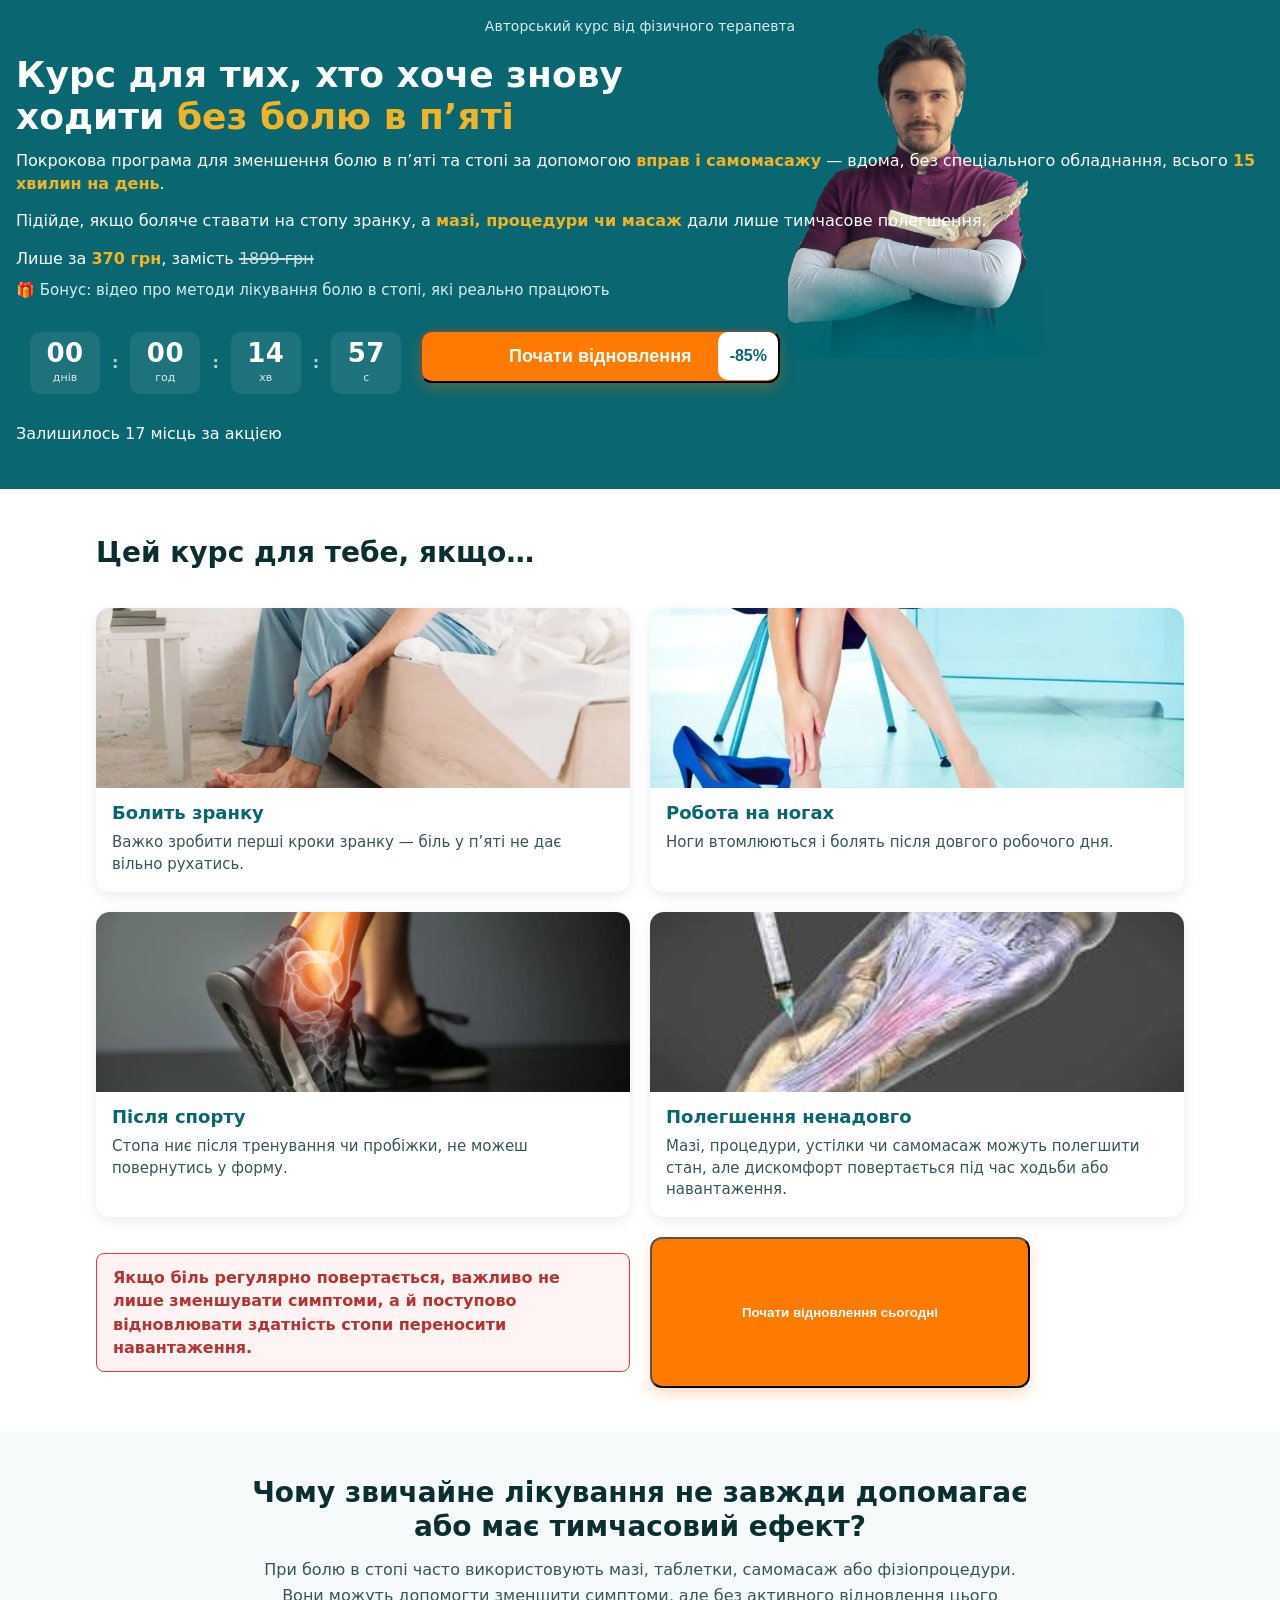
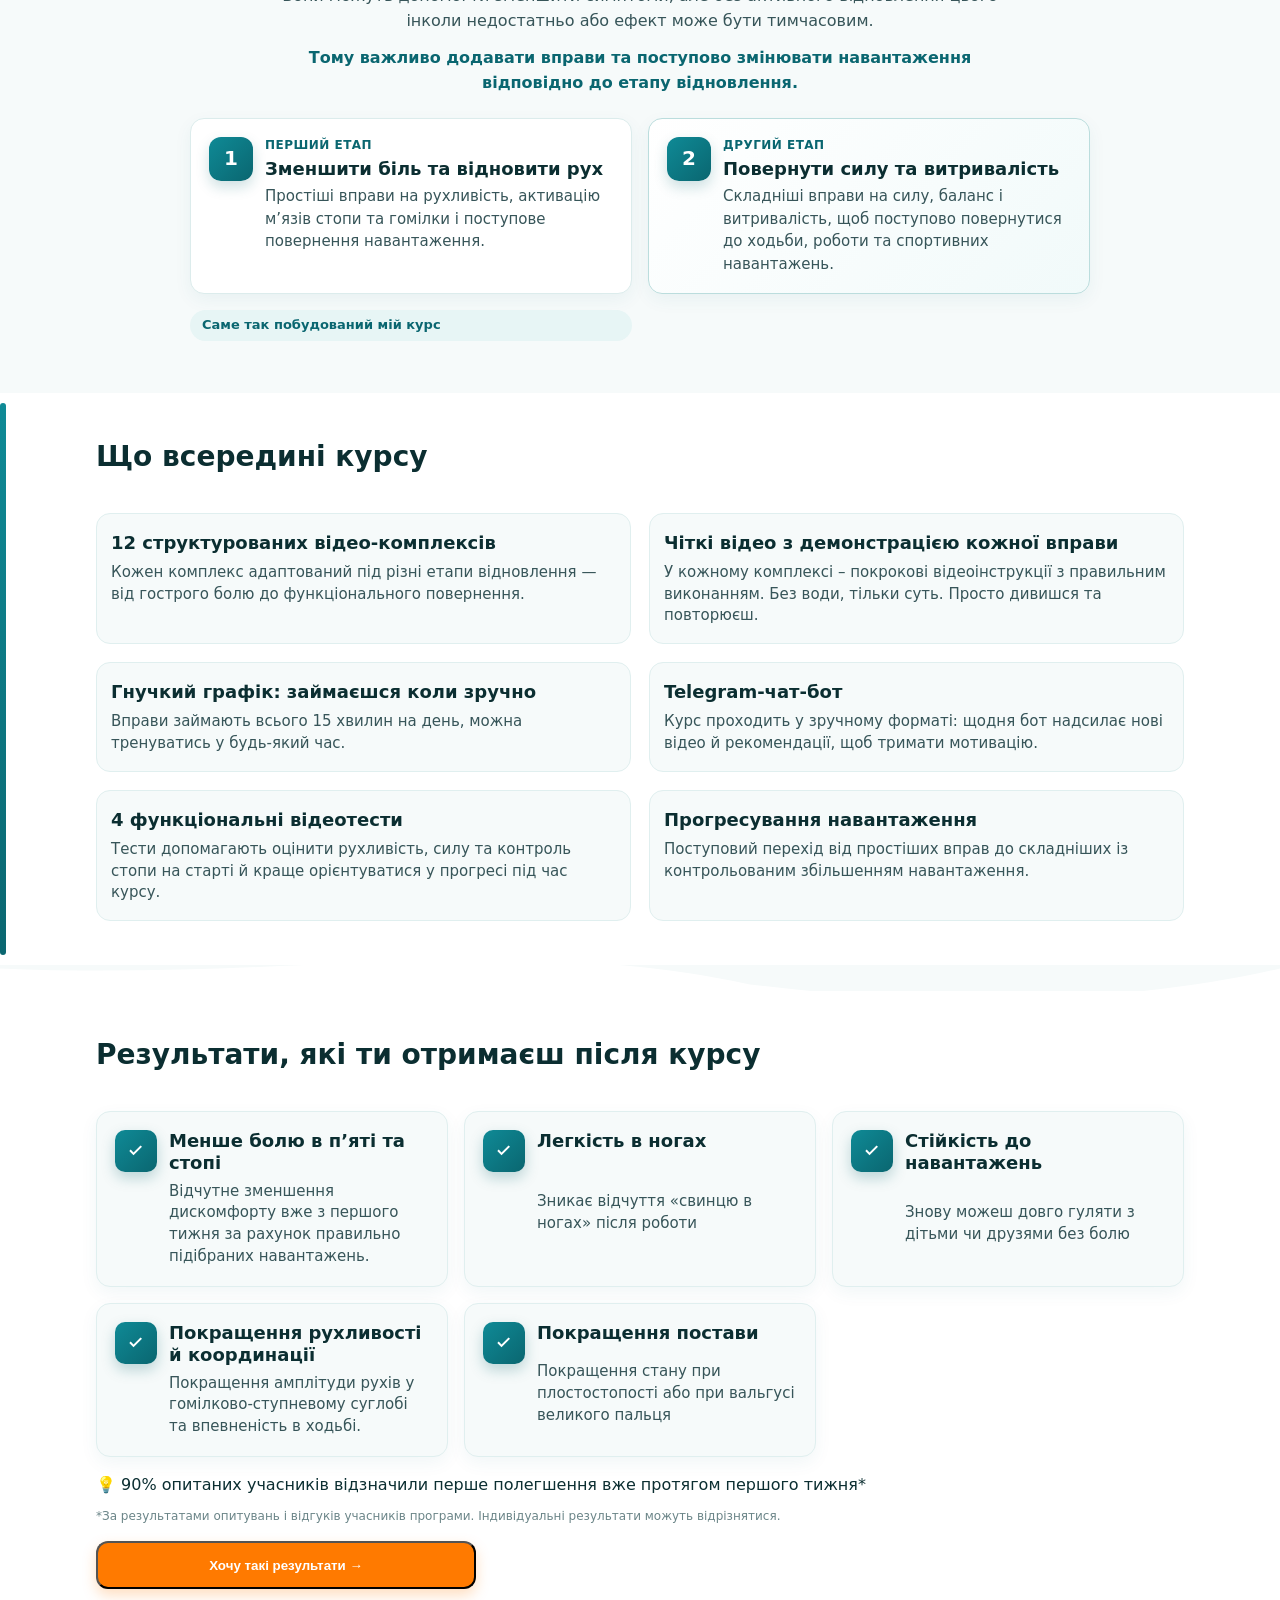
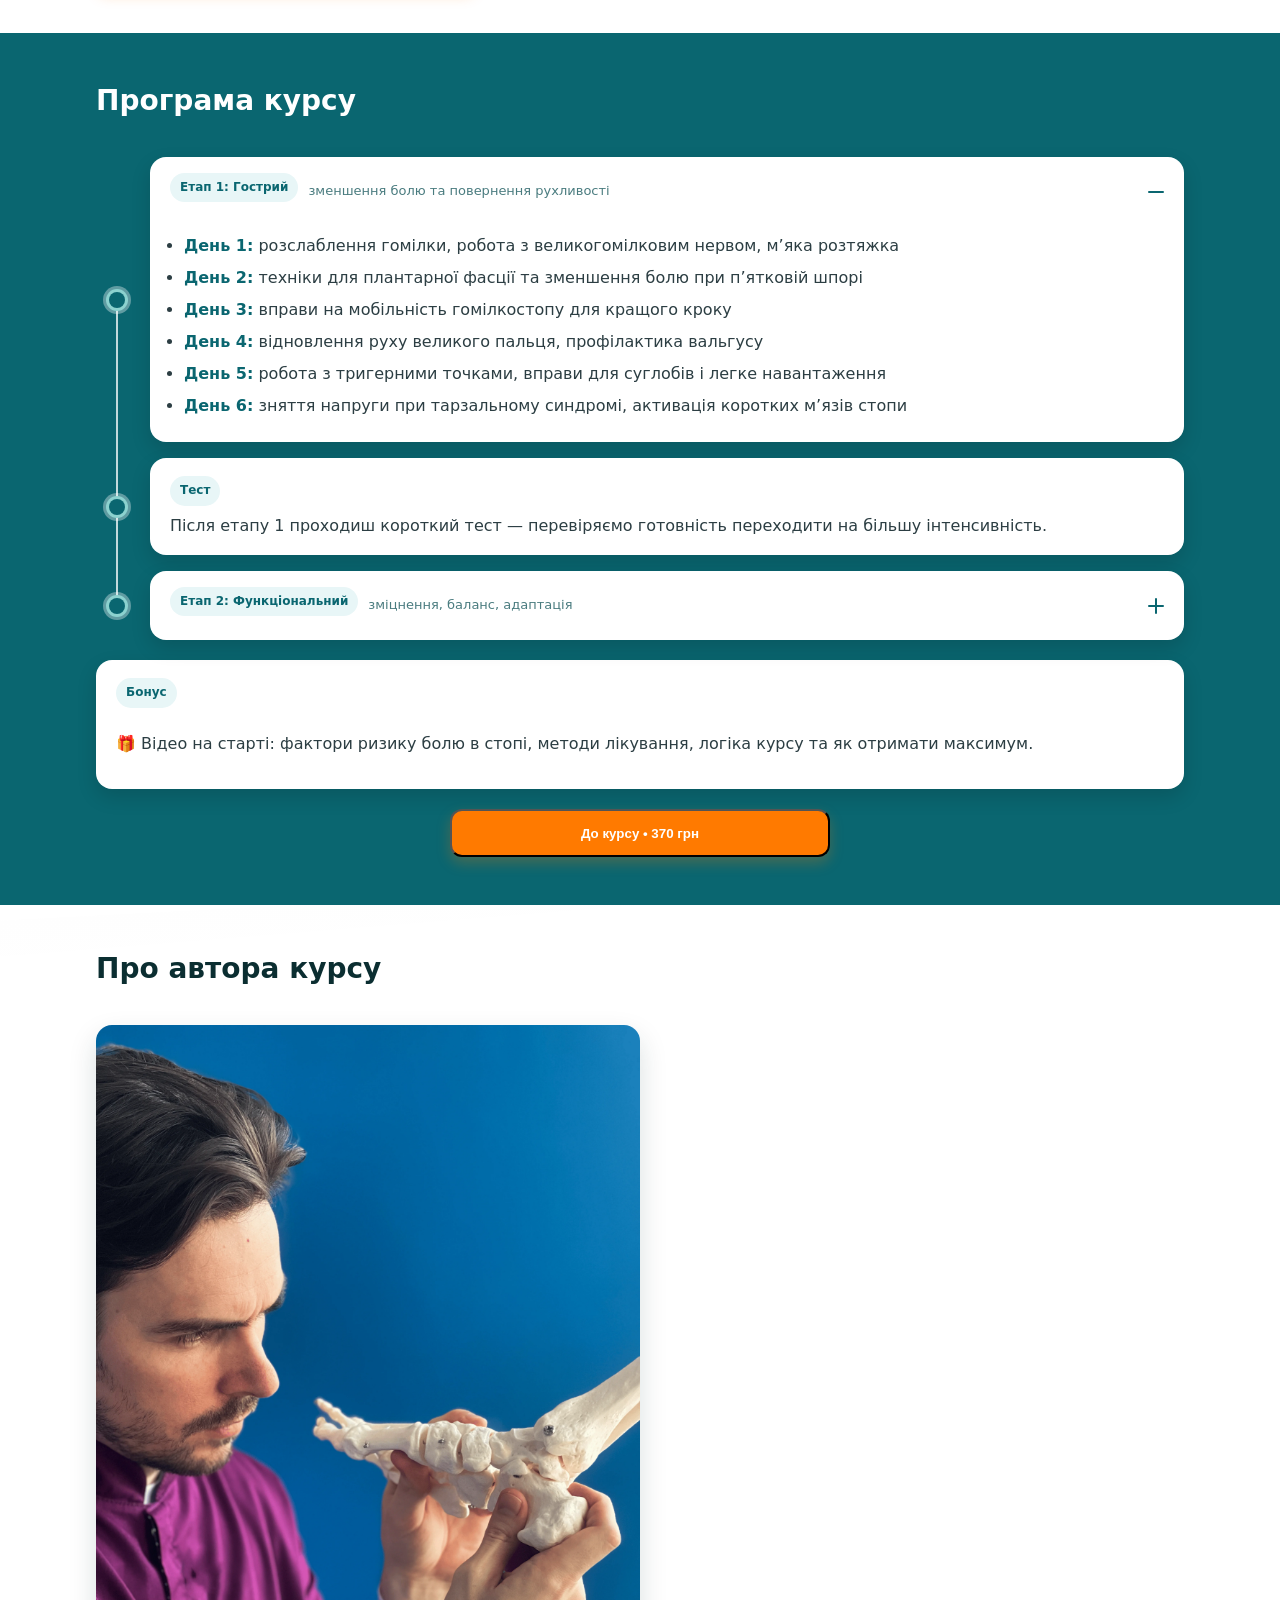
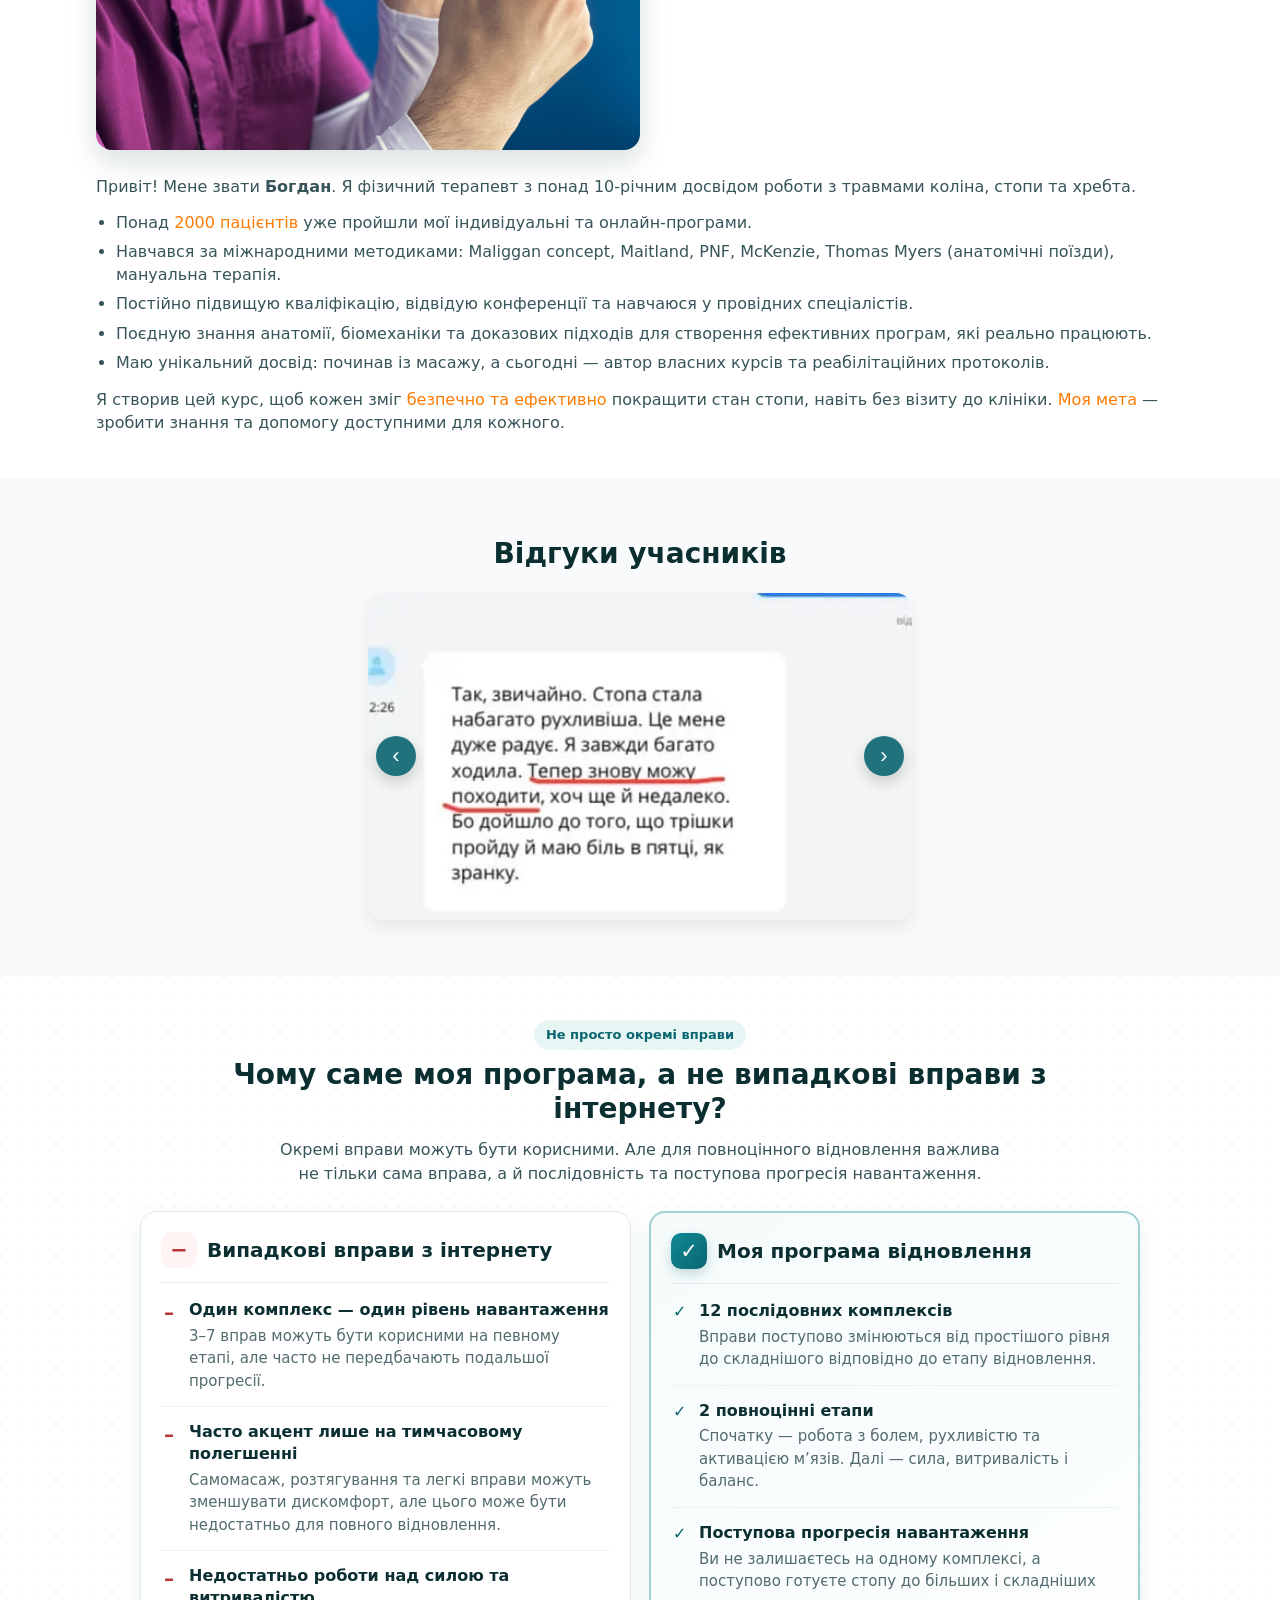
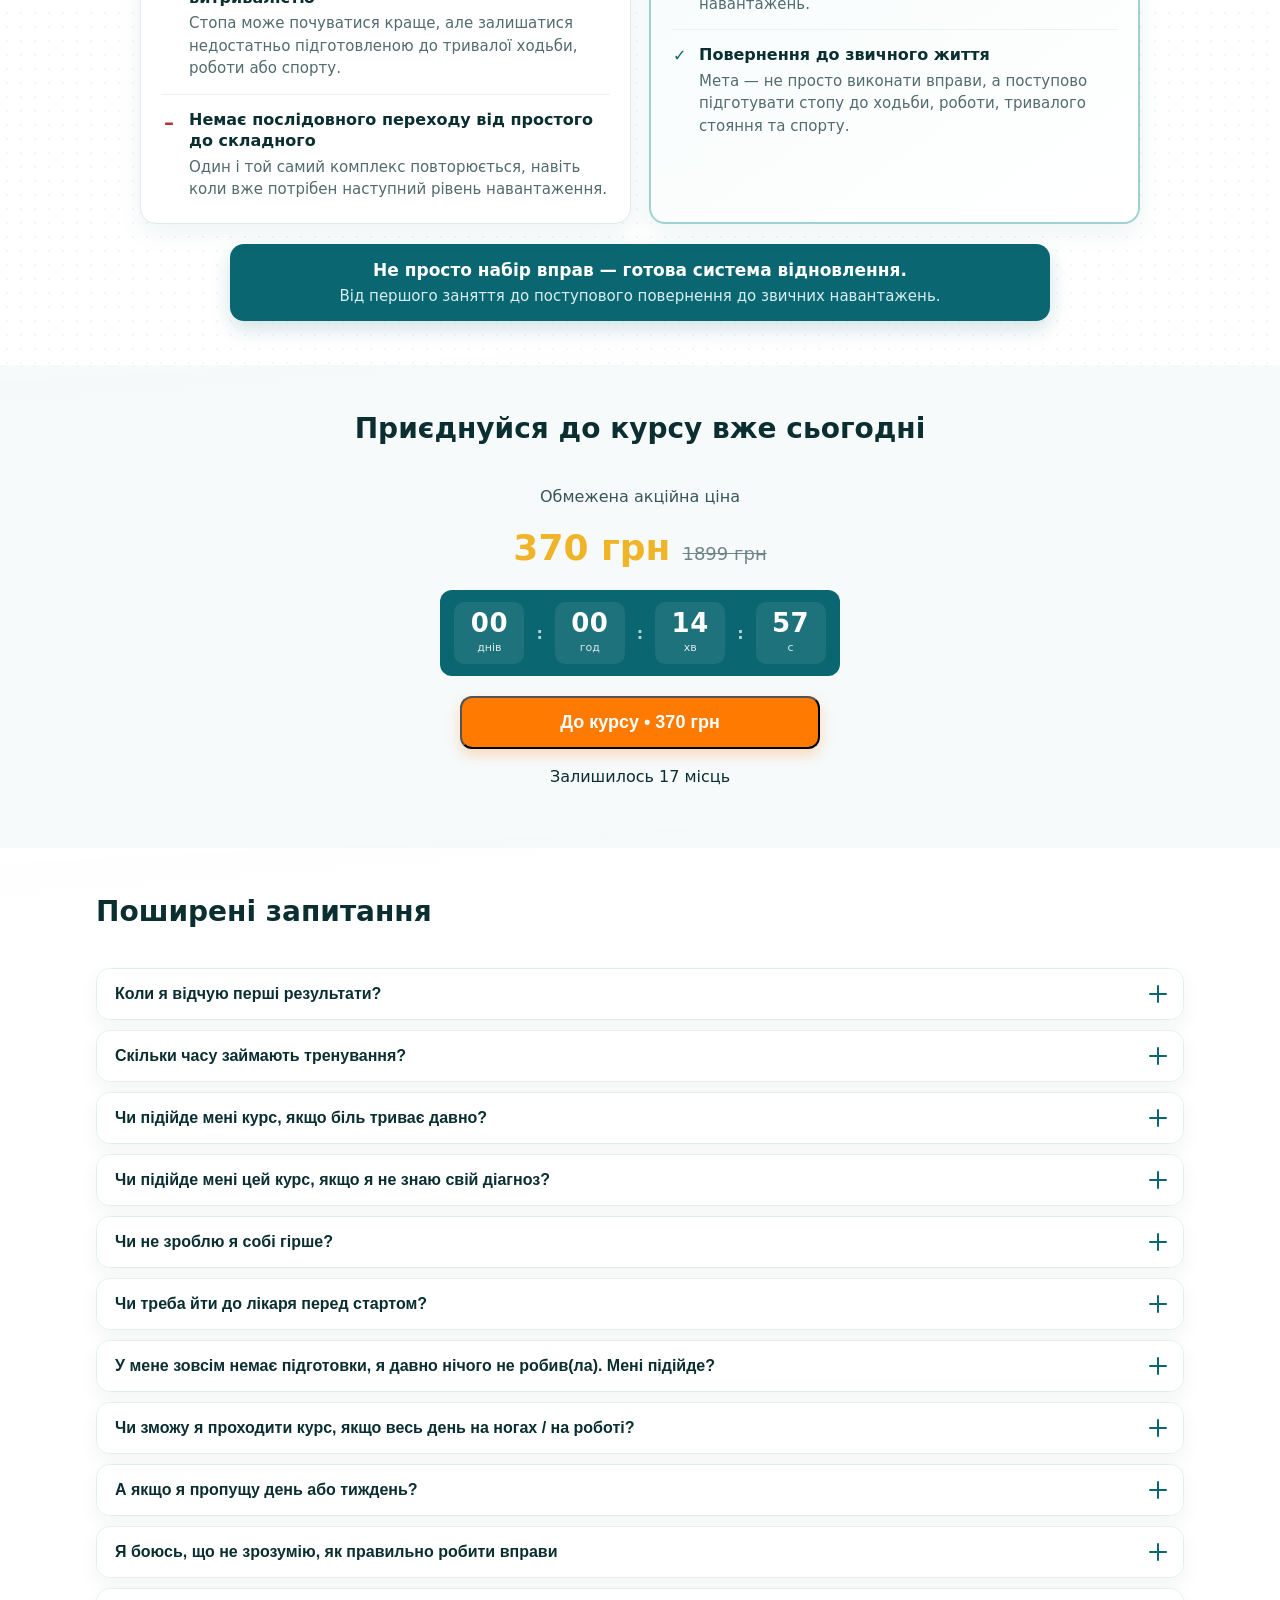
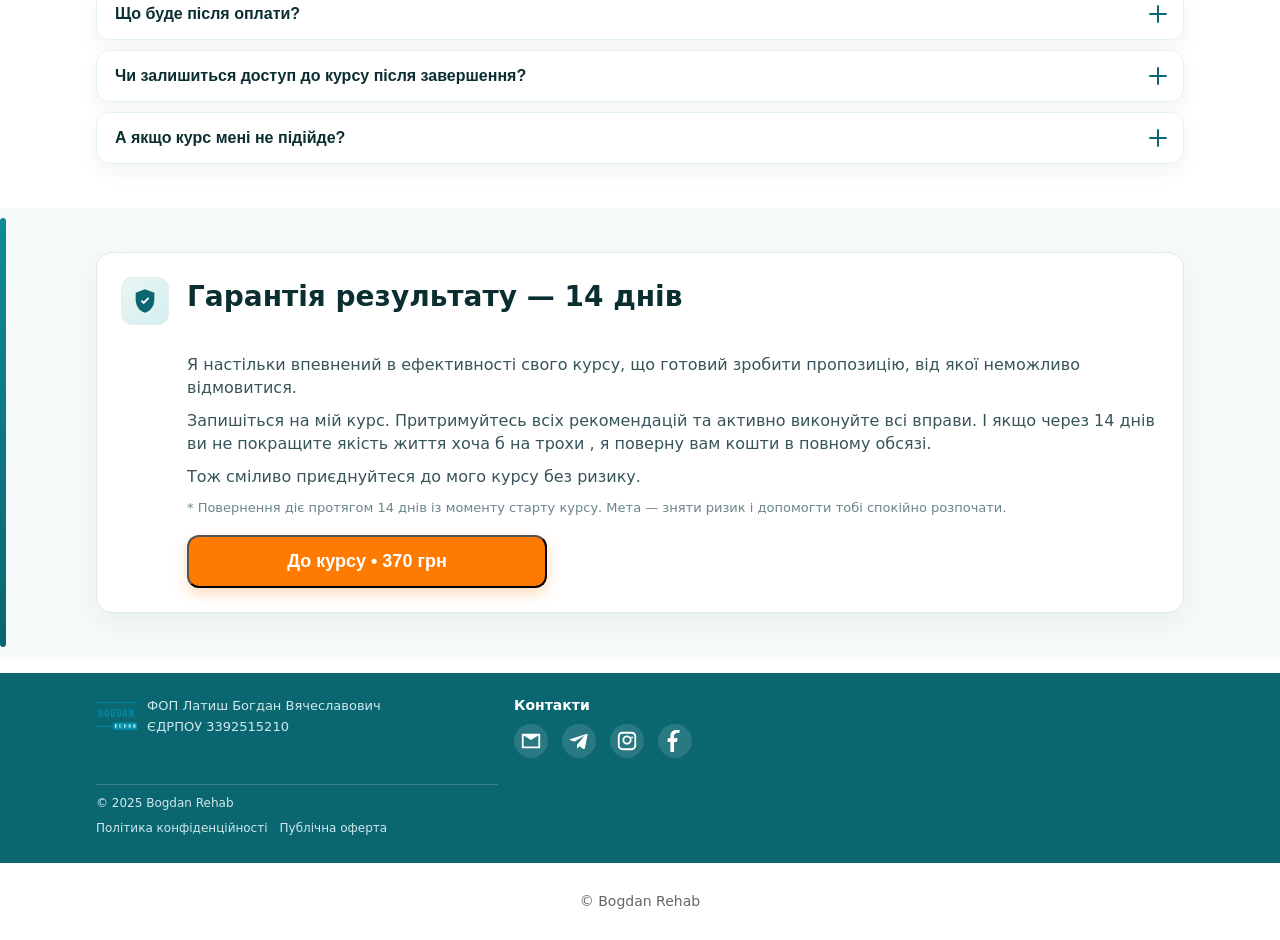
==== commit 38e0de54: "Enable Rfoot checkout after approved verification" ====
--- a/docs/foot/index.html
+++ b/docs/foot/index.html
@@ -10,7 +10,7 @@
   <script>
     window.APP_CONFIG = {
       landing_id: "rfoot",
-      payments_enabled: false,
+      payments_enabled: true,
       pixel_key: "pixel_rfoot"
     };
 
